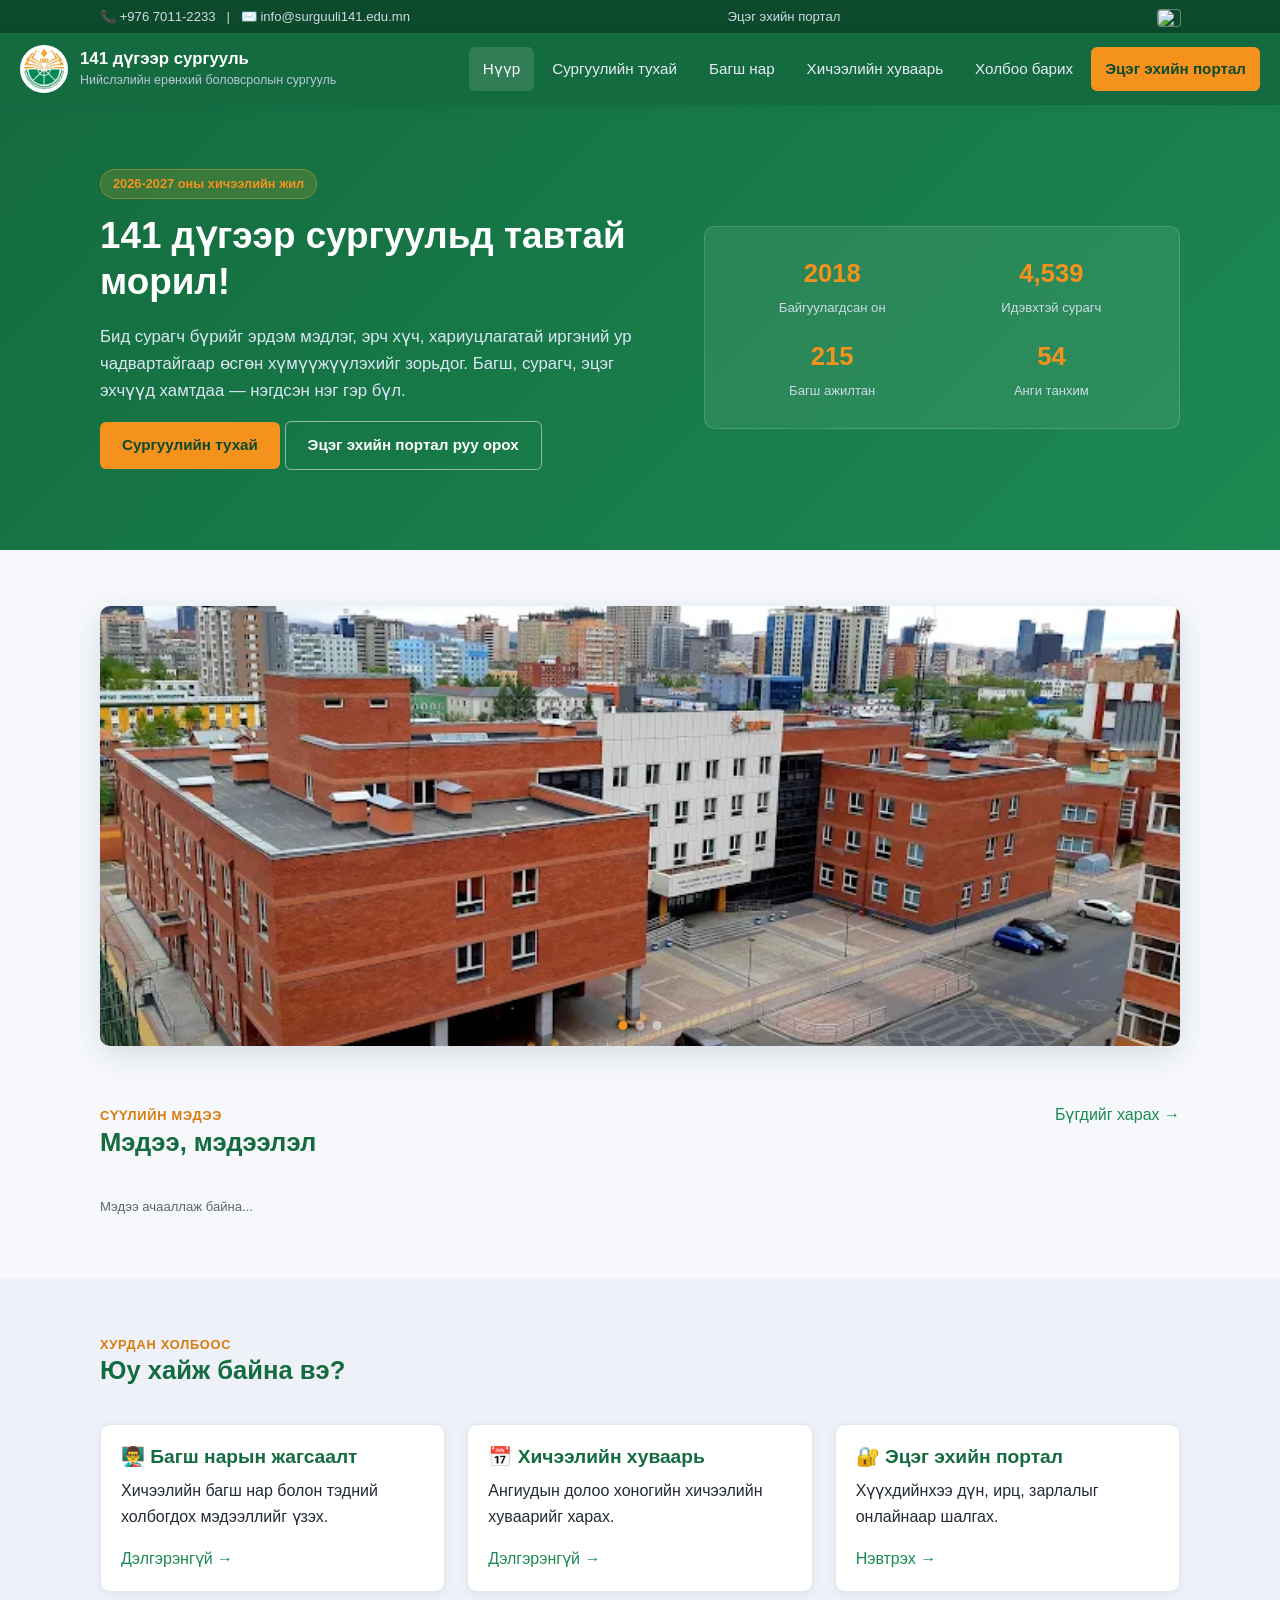
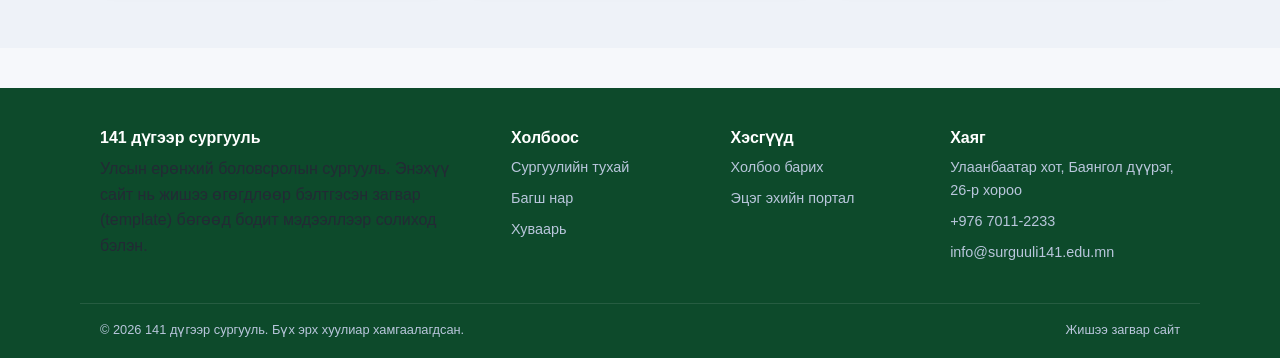
==== index.html @ 0e817a53 "Английн туг товчоор орчуулга хийх боломж нэмэв" ====
<!DOCTYPE html>
<html lang="mn">
<head>
<meta charset="UTF-8">
<meta name="viewport" content="width=device-width, initial-scale=1.0">
<title>141 дүгээр сургууль — Нүүр хуудас</title>
<link rel="stylesheet" href="style.css">
</head>
<body>

<div class="topbar">
  <div class="container">
    <span>📞 +976 7011-2233 &nbsp; | &nbsp; ✉️ info@surguuli141.edu.mn</span>
    <span><a href="https://edumap.mn/" target="_blank" rel="noopener">Эцэг эхийн портал</a></span>
    <span><button id="lang-toggle-btn" class="lang-flag-btn" title="Translate to English"><img src="https://flagcdn.com/24x18/gb.png" alt="EN"></button></span>
  </div>
</div>

<header class="site-header">
  <div class="nav-wrap">
    <a href="index.html" class="brand">
      <img src="logo.png" alt="Сургуулийн лого" class="logo-img">
      <span class="name-block">
        <strong>141 дүгээр сургууль</strong>
        <small>Нийслэлийн ерөнхий боловсролын сургууль</small>
      </span>
    </a>
    <button class="nav-toggle" aria-label="Цэс">☰</button>
    <nav class="main-nav">
      <ul>
        <li><a href="index.html" class="active">Нүүр</a></li>
        <li><a href="about.html">Сургуулийн тухай</a></li>
        <li><a href="staff.html">Багш нар</a></li>
        <li><a href="schedule.html">Хичээлийн хуваарь</a></li>
        <li><a href="contact.html">Холбоо барих</a></li>
        <li><a href="https://edumap.mn/" target="_blank" rel="noopener" class="portal-link">Эцэг эхийн портал</a></li>
      </ul>
    </nav>
  </div>
</header>

<section class="hero">
  <div class="container">
    <div>
      <span class="hero-tag">2026-2027 оны хичээлийн жил</span>
      <h1>141 дүгээр сургуульд тавтай морил!</h1>
      <p>Бид сурагч бүрийг эрдэм мэдлэг, эрч хүч, хариуцлагатай иргэний ур чадвартайгаар өсгөн хүмүүжүүлэхийг зорьдог. Багш, сурагч, эцэг эхчүүд хамтдаа — нэгдсэн нэг гэр бүл.</p>
      <p>
        <a href="about.html" class="btn">Сургуулийн тухай</a>
        <a href="https://edumap.mn/" target="_blank" rel="noopener" class="btn btn-outline">Эцэг эхийн портал руу орох</a>
      </p>
    </div>
    <div class="hero-art">
      <div class="hero-stats">
        <div><strong>2018</strong><span>Байгуулагдсан он</span></div>
        <div><strong>4,539</strong><span>Идэвхтэй сурагч</span></div>
        <div><strong>215</strong><span>Багш ажилтан</span></div>
        <div><strong>54</strong><span>Анги танхим</span></div>
      </div>
    </div>
  </div>
</section>

<section class="section" style="padding-bottom:0;">
  <div class="container">
    <div class="photo-slider">
      <img src="sur.png" class="slide active" alt="Сургуулийн зураг 1">
      <img src="sur1.png" class="slide" alt="Сургуулийн зураг 2">
      <img src="sur2.png" class="slide" alt="Сургуулийн зураг 3">
      <div class="slider-dots">
        <span class="active"></span>
        <span></span>
        <span></span>
      </div>
    </div>
  </div>
</section>

<section class="section">
  <div class="container">
    <div class="section-head">
      <div>
        <div class="eyebrow">Сүүлийн мэдээ</div>
        <h2>Мэдээ, мэдээлэл</h2>
      </div>
      <a href="#">Бүгдийг харах →</a>
    </div>
    <div class="grid grid-3" id="news-container">
      <p class="meta">Мэдээ ачааллаж байна...</p>
    </div>
  </div>
</section>

<section class="section alt">
  <div class="container">
    <div class="section-head">
      <div>
        <div class="eyebrow">Хурдан холбоос</div>
        <h2>Юу хайж байна вэ?</h2>
      </div>
    </div>
    <div class="grid grid-3">
      <div class="card"><div class="card-body">
        <h3>👨‍🏫 Багш нарын жагсаалт</h3>
        <p>Хичээлийн багш нар болон тэдний холбогдох мэдээллийг үзэх.</p>
        <a href="staff.html">Дэлгэрэнгүй →</a>
      </div></div>
      <div class="card"><div class="card-body">
        <h3>📅 Хичээлийн хуваарь</h3>
        <p>Ангиудын долоо хоногийн хичээлийн хуваарийг харах.</p>
        <a href="schedule.html">Дэлгэрэнгүй →</a>
      </div></div>
      <div class="card"><div class="card-body">
        <h3>🔐 Эцэг эхийн портал</h3>
        <p>Хүүхдийнхээ дүн, ирц, зарлалыг онлайнаар шалгах.</p>
        <a href="https://edumap.mn/" target="_blank" rel="noopener">Нэвтрэх →</a>
      </div></div>
    </div>
  </div>
</section>

<footer class="site-footer">
  <div class="container footer-grid">
    <div>
      <h4>141 дүгээр сургууль</h4>
      <p>Улсын ерөнхий боловсролын сургууль. Энэхүү сайт нь жишээ өгөгдлөөр бэлтгэсэн загвар (template) бөгөөд бодит мэдээллээр солиход бэлэн.</p>
    </div>
    <div>
      <h4>Холбоос</h4>
      <ul>
        <li><a href="about.html">Сургуулийн тухай</a></li>
        <li><a href="staff.html">Багш нар</a></li>
        <li><a href="schedule.html">Хуваарь</a></li>
      </ul>
    </div>
    <div>
      <h4>Хэсгүүд</h4>
      <ul>
        <li><a href="contact.html">Холбоо барих</a></li>
        <li><a href="https://edumap.mn/" target="_blank" rel="noopener">Эцэг эхийн портал</a></li>
      </ul>
    </div>
    <div>
      <h4>Хаяг</h4>
      <ul>
        <li>Улаанбаатар хот, Баянгол дүүрэг, 26-р хороо</li>
        <li>+976 7011-2233</li>
        <li>info@surguuli141.edu.mn</li>
      </ul>
    </div>
  </div>
  <div class="container footer-bottom">
    <span>© 2026 141 дүгээр сургууль. Бүх эрх хуулиар хамгаалагдсан.</span>
    <span>Жишээ загвар сайт</span>
  </div>
</footer>

<script src="script.js"></script>
<div id="google_translate_element" style="display:none;"></div>
<script src="https://translate.google.com/translate_a/element.js?cb=googleTranslateElementInit" async></script>
<script type="module">
  import { db } from "./firebase-config.js";
  import { collection, getDocs, query, orderBy, limit } from "https://www.gstatic.com/firebasejs/10.13.0/firebase-firestore.js";

  var tagClass = { "Амжилт": "tag gold", "Зарлал": "tag", "Үйл явдал": "tag" };

  function formatDate(iso) {
    if (!iso) return "";
    var parts = iso.split("-");
    if (parts.length !== 3) return iso;
    return parts[0] + "." + parts[1] + "." + parts[2];
  }

  (async function loadNews() {
    var container = document.getElementById("news-container");
    try {
      var q = query(collection(db, "news"), orderBy("date", "desc"), limit(6));
      var snap = await getDocs(q);
      if (snap.empty) {
        container.innerHTML = '<p class="meta">Одоогоор мэдээ алга байна.</p>';
        return;
      }
      container.innerHTML = "";
      snap.forEach(function (docSnap) {
        var d = docSnap.data();
        var card = document.createElement("div");
        card.className = "card";
        var firstImage = (d.images && d.images[0]) || d.image || null;
        var thumbHtml = firstImage
          ? '<div class="thumb"><img src="' + firstImage + '" alt=""></div>'
          : '<div class="thumb">' + (d.emoji || "📢") + '</div>';
        var excerpt = d.body && d.body.length > 130 ? d.body.slice(0, 130).trim() + "…" : (d.body || "");
        card.innerHTML =
          thumbHtml +
          '<div class="card-body">' +
          '<span class="' + (tagClass[d.tag] || "tag") + '">' + d.tag + '</span>' +
          '<div class="meta">' + formatDate(d.date) + '</div>' +
          '<h3>' + d.heading + '</h3>' +
          '<p>' + excerpt + '</p>' +
          '<a href="news-detail.html?id=' + docSnap.id + '">Дэлгэрэнгүй →</a>' +
          '</div>';
        container.appendChild(card);
      });
    } catch (err) {
      container.innerHTML = '<p class="meta">Мэдээ ачаалахад алдаа гарлаа.</p>';
      console.error(err);
    }
  })();
</script>
</body>
</html>
---- style.css ----
/* ===== Сургуулийн вебсайт - Ерөнхий загвар ===== */

:root {
  --navy: #146b3f;
  --navy-dark: #0d4a2b;
  --blue: #1c8a52;
  --gold: #f5921e;
  --gold-dark: #d97b0a;
  --bg: #f6f8fb;
  --card-bg: #ffffff;
  --text: #232a35;
  --text-light: #5b6472;
  --border: #e3e8ef;
  --success: #2e8b57;
  --danger: #c0392b;
  --radius: 10px;
  --shadow: 0 2px 10px rgba(20, 51, 94, 0.08);
  --shadow-lg: 0 8px 30px rgba(20, 51, 94, 0.14);
}

* { box-sizing: border-box; }

html { scroll-behavior: smooth; }

body {
  margin: 0;
  font-family: "Segoe UI", "Noto Sans", Arial, sans-serif;
  color: var(--text);
  background: var(--bg);
  line-height: 1.6;
}

img { max-width: 100%; display: block; }

a { color: var(--blue); text-decoration: none; }
a:hover { text-decoration: underline; }

h1, h2, h3, h4 { font-family: inherit; color: var(--navy); line-height: 1.25; margin: 0 0 .5em; }
h1 { font-size: 2.1rem; }
h2 { font-size: 1.6rem; }
h3 { font-size: 1.2rem; }
p { margin: 0 0 1em; color: var(--text); }

.container {
  max-width: 1120px;
  margin: 0 auto;
  padding: 0 20px;
}

/* ===== Top bar ===== */
.topbar {
  background: var(--navy-dark);
  color: #cfd9ea;
  font-size: .82rem;
}
.topbar .container {
  display: flex;
  justify-content: space-between;
  align-items: center;
  padding-top: 6px;
  padding-bottom: 6px;
  flex-wrap: wrap;
  gap: 6px;
}
.topbar a { color: #cfd9ea; }
.topbar span + span { margin-left: 18px; }

/* ===== Хэл сонгох (Google Translate) ===== */
.lang-flag-btn {
  background: none;
  border: none;
  cursor: pointer;
  padding: 0;
  display: inline-flex;
  align-items: center;
  vertical-align: middle;
  border-radius: 3px;
  overflow: hidden;
  box-shadow: 0 0 0 1px rgba(255,255,255,.35);
  transition: box-shadow .2s ease;
}
.lang-flag-btn:hover { box-shadow: 0 0 0 1px rgba(255,255,255,.7); }
.lang-flag-btn img { display: block; width: 22px; height: 16px; }

/* Google Translate-ийн үндсэн виджет, дээд banner-ийг нуух */
#google_translate_element { display: none !important; }
.goog-te-banner-frame.skiptranslate { display: none !important; }
body { top: 0px !important; }
.goog-tooltip, .goog-tooltip:hover { display: none !important; }
.goog-text-highlight { background: none !important; box-shadow: none !important; }

/* ===== Header / Nav ===== */
header.site-header {
  background: var(--navy);
  box-shadow: var(--shadow);
  position: sticky;
  top: 0;
  z-index: 100;
}
.nav-wrap {
  display: flex;
  align-items: center;
  justify-content: space-between;
  padding: 12px 20px;
}
.brand {
  display: flex;
  align-items: center;
  gap: 12px;
  color: #fff;
  text-decoration: none;
}
.brand:hover { text-decoration: none; }
.brand .logo {
  width: 46px;
  height: 46px;
  border-radius: 50%;
  background: var(--gold);
  color: var(--navy-dark);
  display: flex;
  align-items: center;
  justify-content: center;
  font-weight: 700;
  font-size: 1.1rem;
  flex-shrink: 0;
}
.brand .logo-img {
  width: 48px;
  height: 48px;
  object-fit: contain;
  flex-shrink: 0;
  background: #fff;
  border-radius: 50%;
  padding: 3px;
}
.brand .name-block { line-height: 1.2; }
.brand .name-block strong { display: block; font-size: 1.05rem; color: #fff; }
.brand .name-block small { color: #b9c6dc; font-size: .78rem; }

nav.main-nav ul {
  list-style: none;
  display: flex;
  gap: 4px;
  margin: 0;
  padding: 0;
  flex-wrap: wrap;
}
nav.main-nav a {
  display: block;
  padding: 10px 14px;
  color: #e7ecf5;
  border-radius: 6px;
  font-size: .95rem;
  font-weight: 500;
}
nav.main-nav a:hover,
nav.main-nav a.active {
  background: rgba(255,255,255,.12);
  text-decoration: none;
  color: #fff;
}
nav.main-nav a.portal-link {
  background: var(--gold);
  color: var(--navy-dark);
  font-weight: 700;
}
nav.main-nav a.portal-link:hover { background: var(--gold-dark); color: #fff; }

.nav-toggle {
  display: none;
  background: none;
  border: none;
  color: #fff;
  font-size: 1.6rem;
  cursor: pointer;
}

@media (max-width: 860px) {
  .nav-toggle { display: block; }
  nav.main-nav {
    display: none;
    width: 100%;
  }
  nav.main-nav.open { display: block; }
  nav.main-nav ul { flex-direction: column; }
  .nav-wrap { flex-wrap: wrap; }
}

/* ===== Hero ===== */
.hero {
  background: linear-gradient(135deg, var(--navy) 0%, var(--blue) 100%);
  color: #fff;
  padding: 64px 0;
}
.hero .container { display: grid; grid-template-columns: 1.2fr 1fr; gap: 32px; align-items: center; }
.hero h1 { color: #fff; font-size: 2.3rem; }
.hero p { color: #dbe6f5; font-size: 1.05rem; }
.hero-tag {
  display: inline-block;
  background: rgba(224, 166, 38, .18);
  color: var(--gold);
  border: 1px solid rgba(224,166,38,.4);
  padding: 4px 12px;
  border-radius: 30px;
  font-size: .8rem;
  font-weight: 600;
  margin-bottom: 14px;
}
.hero-art {
  background: rgba(255,255,255,.08);
  border: 1px solid rgba(255,255,255,.15);
  border-radius: var(--radius);
  padding: 26px;
}
.hero-stats { display: grid; grid-template-columns: 1fr 1fr; gap: 16px; }
.hero-stats div { text-align: center; }
.hero-stats strong { display: block; font-size: 1.6rem; color: var(--gold); }
.hero-stats span { font-size: .82rem; color: #cfd9ea; }

.btn {
  display: inline-block;
  background: var(--gold);
  color: var(--navy-dark);
  padding: 11px 22px;
  border-radius: 6px;
  font-weight: 700;
  border: none;
  cursor: pointer;
  font-size: .95rem;
}
.btn:hover { background: var(--gold-dark); color: #fff; text-decoration: none; }
.btn.btn-outline {
  background: transparent;
  border: 1px solid rgba(255,255,255,.5);
  color: #fff;
}
.btn.btn-outline:hover { background: rgba(255,255,255,.12); }
.btn.btn-secondary { background: var(--blue); color: #fff; }
.btn.btn-secondary:hover { background: var(--navy); }
.btn.btn-block { display: block; width: 100%; text-align: center; }

@media (max-width: 760px) {
  .hero .container { grid-template-columns: 1fr; }
}

/* ===== Section ===== */
.section { padding: 56px 0; }
.section-head { display: flex; align-items: baseline; justify-content: space-between; margin-bottom: 24px; flex-wrap: wrap; gap: 8px; }
.section-head .eyebrow { color: var(--gold-dark); font-weight: 700; font-size: .8rem; text-transform: uppercase; letter-spacing: .06em; }
.section.alt { background: #eef2f8; }

/* ===== Cards / Grid ===== */
.grid { display: grid; gap: 22px; }
.grid-3 { grid-template-columns: repeat(3, 1fr); }
.grid-2 { grid-template-columns: repeat(2, 1fr); }
@media (max-width: 860px) { .grid-3, .grid-2 { grid-template-columns: 1fr; } }

.card {
  background: var(--card-bg);
  border-radius: var(--radius);
  box-shadow: var(--shadow);
  overflow: hidden;
  border: 1px solid var(--border);
}
.card-body { padding: 20px; }
.card .thumb {
  height: 150px;
  background: linear-gradient(135deg, var(--blue), var(--navy));
  display: flex;
  align-items: center;
  justify-content: center;
  color: rgba(255,255,255,.85);
  font-size: 2rem;
  font-weight: 700;
}
.tag {
  display: inline-block;
  background: #eaf1fb;
  color: var(--blue);
  font-size: .74rem;
  font-weight: 700;
  padding: 3px 10px;
  border-radius: 30px;
  margin-bottom: 10px;
}
.tag.gold { background: #fdf1dc; color: var(--gold-dark); }
.meta { color: var(--text-light); font-size: .82rem; margin-bottom: 6px; }

/* ===== Table ===== */
table { width: 100%; border-collapse: collapse; background: var(--card-bg); border-radius: var(--radius); overflow: hidden; box-shadow: var(--shadow); }
th, td { padding: 12px 14px; border-bottom: 1px solid var(--border); text-align: left; font-size: .92rem; }
th { background: var(--navy); color: #fff; font-weight: 600; }
tr:last-child td { border-bottom: none; }
tr:hover td { background: #f4f7fb; }
.table-wrap { overflow-x: auto; }

/* ===== Forms ===== */
.form-field { margin-bottom: 16px; }
.form-field label { display: block; font-weight: 600; margin-bottom: 6px; font-size: .9rem; color: var(--navy); }
.form-field input,
.form-field textarea,
.form-field select {
  width: 100%;
  padding: 11px 12px;
  border: 1px solid var(--border);
  border-radius: 6px;
  font-size: .95rem;
  font-family: inherit;
  background: #fff;
}
.form-field input:focus,
.form-field textarea:focus,
.form-field select:focus {
  outline: none;
  border-color: var(--blue);
  box-shadow: 0 0 0 3px rgba(31,95,168,.15);
}
.form-note { font-size: .8rem; color: var(--text-light); margin-top: -8px; margin-bottom: 16px; }

/* ===== Info box ===== */
.info-box {
  background: #eaf1fb;
  border-left: 4px solid var(--blue);
  padding: 14px 18px;
  border-radius: 6px;
  font-size: .9rem;
  color: var(--navy);
}
.info-box.warn { background: #fdecea; border-color: var(--danger); color: #7a2116; }
.info-box.success { background: #e9f7ef; border-color: var(--success); color: #1e5e3d; }

/* ===== Breadcrumb / page hero ===== */
.page-head {
  background: var(--navy);
  color: #fff;
  padding: 34px 0;
}
.page-head h1 { color: #fff; margin-bottom: 4px; }
.page-head p { color: #b9c6dc; margin: 0; }

/* ===== Staff card ===== */
.staff-card { text-align: center; }
.staff-card .avatar {
  width: 92px; height: 92px; border-radius: 50%;
  background: linear-gradient(135deg, var(--gold), var(--gold-dark));
  color: #fff; display: flex; align-items: center; justify-content: center;
  font-size: 1.6rem; font-weight: 700; margin: 20px auto 10px;
  overflow: hidden;
}
.staff-card .avatar img {
  width: 100%;
  height: 100%;
  object-fit: cover;
}
.staff-card h3 { margin-bottom: 2px; }
.staff-card .role { color: var(--blue); font-size: .85rem; font-weight: 600; margin-bottom: 8px; }

/* ===== Footer ===== */
footer.site-footer {
  background: var(--navy-dark);
  color: #b9c6dc;
  padding: 40px 0 18px;
  margin-top: 40px;
}
footer.site-footer h4 { color: #fff; font-size: 1rem; }
footer.site-footer a { color: #b9c6dc; }
footer.site-footer a:hover { color: #fff; }
.footer-grid { display: grid; grid-template-columns: 2fr 1fr 1fr 1.2fr; gap: 28px; }
@media (max-width: 860px) { .footer-grid { grid-template-columns: 1fr 1fr; } }
@media (max-width: 560px) { .footer-grid { grid-template-columns: 1fr; } }
.footer-grid ul { list-style: none; padding: 0; margin: 0; }
.footer-grid li { margin-bottom: 8px; font-size: .9rem; }
.footer-bottom {
  border-top: 1px solid rgba(255,255,255,.1);
  margin-top: 28px;
  padding-top: 16px;
  font-size: .8rem;
  display: flex;
  justify-content: space-between;
  flex-wrap: wrap;
  gap: 8px;
}

/* ===== Login (parent portal) ===== */
.login-wrap {
  max-width: 420px;
  margin: 40px auto;
  background: var(--card-bg);
  border-radius: var(--radius);
  box-shadow: var(--shadow-lg);
  padding: 32px;
}
.login-wrap h2 { text-align: center; }
.login-wrap .sub { text-align: center; color: var(--text-light); margin-bottom: 24px; font-size: .9rem; }
.demo-creds {
  background: #f4f7fb;
  border: 1px dashed var(--border);
  border-radius: 6px;
  padding: 12px 14px;
  font-size: .82rem;
  color: var(--text-light);
  margin-top: 18px;
}
.demo-creds code { background: #e3e8ef; padding: 1px 6px; border-radius: 4px; color: var(--navy); }

.dashboard-grid { display: grid; grid-template-columns: 260px 1fr; gap: 24px; align-items: start; }
@media (max-width: 800px) { .dashboard-grid { grid-template-columns: 1fr; } }
.side-panel { background: var(--card-bg); border-radius: var(--radius); box-shadow: var(--shadow); padding: 20px; }
.side-panel .student-id { text-align: center; padding-bottom: 16px; border-bottom: 1px solid var(--border); margin-bottom: 16px; }
.side-panel .avatar { width: 70px; height: 70px; border-radius: 50%; background: linear-gradient(135deg, var(--blue), var(--navy)); color: #fff; display: flex; align-items: center; justify-content: center; font-weight: 700; font-size: 1.3rem; margin: 0 auto 10px; }
.badge-grade { display: inline-block; padding: 2px 10px; border-radius: 30px; font-size: .78rem; font-weight: 700; }
.badge-grade.a { background: #e9f7ef; color: var(--success); }
.badge-grade.b { background: #eaf1fb; color: var(--blue); }
.badge-grade.c { background: #fdf1dc; color: var(--gold-dark); }
.hidden { display: none !important; }

.stat-row { display: grid; grid-template-columns: repeat(3, 1fr); gap: 14px; margin-bottom: 24px; }
@media (max-width: 600px) { .stat-row { grid-template-columns: 1fr; } }
.stat-card { background: var(--card-bg); border-radius: var(--radius); box-shadow: var(--shadow); padding: 18px; text-align: center; }
.stat-card strong { display: block; font-size: 1.7rem; color: var(--navy); }
.stat-card span { font-size: .82rem; color: var(--text-light); }

/* ===== Home photo slider ===== */
.photo-slider {
  position: relative;
  width: 100%;
  height: 440px;
  border-radius: var(--radius);
  overflow: hidden;
  box-shadow: var(--shadow-lg);
}
.photo-slider .slide {
  position: absolute;
  inset: 0;
  width: 100%;
  height: 100%;
  object-fit: cover;
  opacity: 0;
  transition: opacity 1.2s ease;
}
.photo-slider .slide.active { opacity: 1; }
.photo-slider .slider-dots {
  position: absolute;
  bottom: 16px;
  left: 50%;
  transform: translateX(-50%);
  display: flex;
  gap: 8px;
  z-index: 2;
}
.photo-slider .slider-dots span {
  width: 9px;
  height: 9px;
  border-radius: 50%;
  background: rgba(255,255,255,.5);
  transition: background .3s ease;
}
.photo-slider .slider-dots span.active { background: var(--gold); }
@media (max-width: 760px) {
  .photo-slider { height: 260px; }
}

/* ===== Admin panel ===== */
.admin-tabs {
  display: flex;
  gap: 8px;
  border-bottom: 1px solid var(--border);
  margin-bottom: 24px;
  flex-wrap: wrap;
}
.admin-tab-btn {
  background: none;
  border: none;
  padding: 10px 18px;
  font-size: .95rem;
  font-weight: 600;
  color: var(--text-light);
  cursor: pointer;
  border-bottom: 3px solid transparent;
}
.admin-tab-btn.active {
  color: var(--navy);
  border-bottom-color: var(--gold);
}
.admin-panel { display: none; }
.admin-panel.active { display: block; }
.admin-grid { display: grid; grid-template-columns: 1fr 1.3fr; gap: 24px; align-items: start; }
@media (max-width: 800px) { .admin-grid { grid-template-columns: 1fr; } }
.admin-list-item {
  display: flex;
  justify-content: space-between;
  align-items: flex-start;
  gap: 10px;
  padding: 14px;
  border: 1px solid var(--border);
  border-radius: 8px;
  margin-bottom: 10px;
  background: #fff;
}
.admin-list-item h4 { margin: 0 0 4px; font-size: .98rem; color: var(--navy); }
.admin-list-item p { margin: 0; font-size: .85rem; color: var(--text-light); }
.admin-list-actions { display: flex; gap: 6px; flex-shrink: 0; }
.btn-small {
  padding: 5px 10px;
  font-size: .78rem;
  border-radius: 5px;
  border: none;
  cursor: pointer;
  font-weight: 600;
}
.btn-small.edit { background: #eaf1fb; color: var(--blue); }
.btn-small.delete { background: #fdecea; color: var(--danger); }
.btn-small.edit:hover { background: var(--blue); color: #fff; }
.btn-small.delete:hover { background: var(--danger); color: #fff; }
#admin-login-error { display: none; }
.admin-topbar {
  display: flex;
  justify-content: space-between;
  align-items: center;
  margin-bottom: 20px;
  flex-wrap: wrap;
  gap: 10px;
}
.admin-image-preview {
  max-width: 180px;
  max-height: 130px;
  object-fit: cover;
  border-radius: 6px;
  margin-top: 10px;
  border: 1px solid var(--border);
}
.admin-image-preview-row {
  display: flex;
  flex-wrap: wrap;
  gap: 10px;
  margin-top: 10px;
}
.admin-image-preview-row .preview-item {
  position: relative;
  width: 90px;
  height: 90px;
}
.admin-image-preview-row .preview-item img {
  width: 100%;
  height: 100%;
  object-fit: cover;
  border-radius: 6px;
  border: 1px solid var(--border);
}
.admin-image-preview-row .preview-item .remove-btn {
  position: absolute;
  top: -7px;
  right: -7px;
  width: 20px;
  height: 20px;
  border-radius: 50%;
  background: var(--danger);
  color: #fff;
  border: 2px solid #fff;
  font-size: 12px;
  line-height: 1;
  cursor: pointer;
  padding: 0;
  z-index: 2;
}
.admin-image-preview-row .preview-move-row {
  display: flex;
  gap: 4px;
  margin-top: 4px;
}
.admin-image-preview-row .preview-move-row button {
  flex: 1;
  background: #eaf1fb;
  color: var(--blue);
  border: none;
  border-radius: 4px;
  font-size: 11px;
  padding: 3px 0;
  cursor: pointer;
}
.admin-image-preview-row .preview-move-row button:disabled {
  opacity: .35;
  cursor: default;
}
.admin-list-actions .reorder {
  background: #eef2f8;
  color: var(--navy);
}
.admin-list-actions button:disabled {
  opacity: .3;
  cursor: default;
}
.news-gallery {
  display: grid;
  grid-template-columns: repeat(auto-fit, minmax(220px, 1fr));
  gap: 14px;
  margin: 22px 0;
}
.news-gallery img {
  width: 100%;
  height: 240px;
  object-fit: cover;
  border-radius: var(--radius);
  box-shadow: var(--shadow);
}
.news-body-text {
  white-space: pre-wrap;
  line-height: 1.7;
}
.admin-list-item .thumb-mini {
  width: 56px;
  height: 56px;
  object-fit: cover;
  border-radius: 6px;
  flex-shrink: 0;
}
.admin-list-item-main {
  display: flex;
  gap: 10px;
  align-items: flex-start;
}
.card .thumb img {
  width: 100%;
  height: 100%;
  object-fit: cover;
  display: block;
}
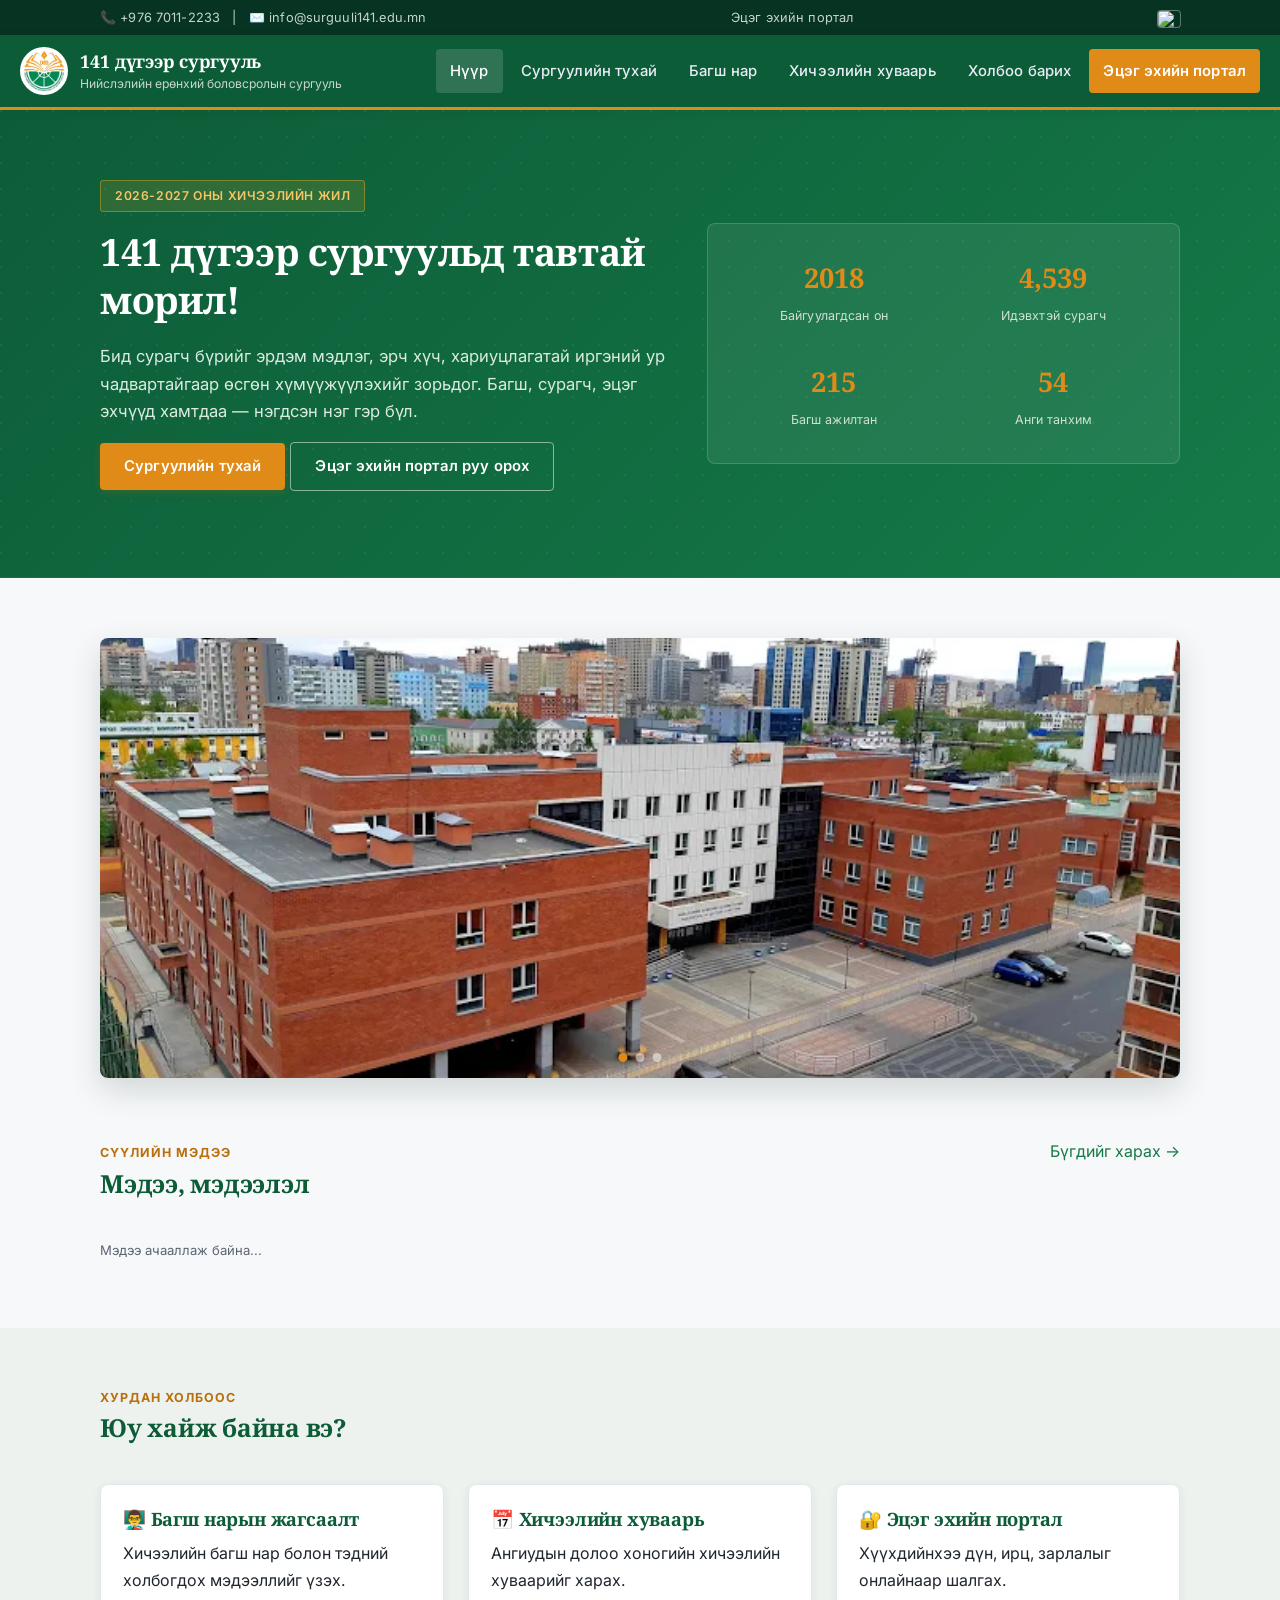
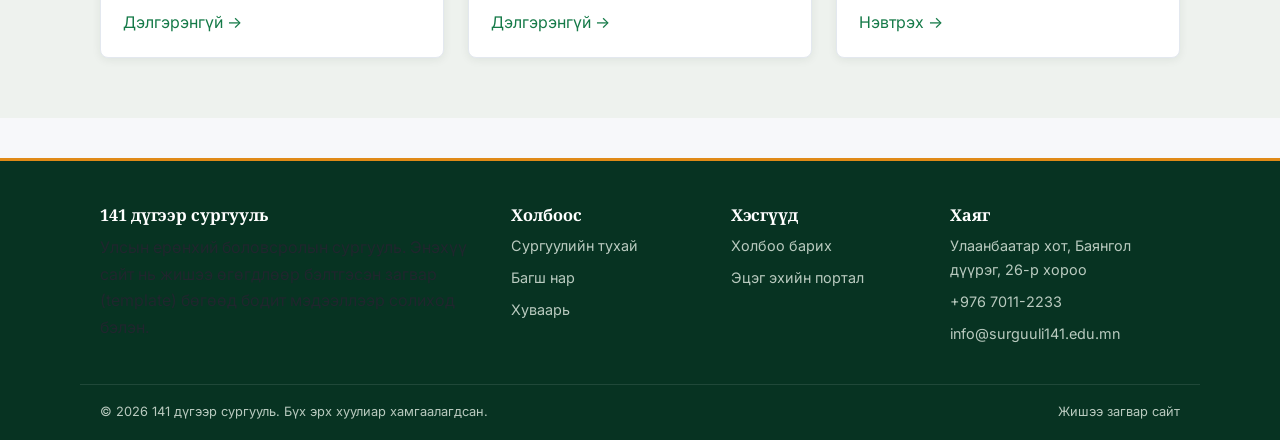
==== commit 9132d833: "Design polish" ====
--- a/index.html
+++ b/index.html
@@ -4,6 +4,9 @@
 <meta charset="UTF-8">
 <meta name="viewport" content="width=device-width, initial-scale=1.0">
 <title>141 дүгээр сургууль — Нүүр хуудас</title>
+<link rel="preconnect" href="https://fonts.googleapis.com">
+<link rel="preconnect" href="https://fonts.gstatic.com" crossorigin>
+<link href="https://fonts.googleapis.com/css2?family=Inter:wght@400;500;600;700&family=Noto+Serif:wght@600;700&display=swap" rel="stylesheet">
 <link rel="stylesheet" href="style.css">
 </head>
 <body>
--- a/style.css
+++ b/style.css
@@ -1,21 +1,23 @@
 /* ===== Сургуулийн вебсайт - Ерөнхий загвар ===== */
 
 :root {
-  --navy: #146b3f;
-  --navy-dark: #0d4a2b;
-  --blue: #1c8a52;
-  --gold: #f5921e;
-  --gold-dark: #d97b0a;
-  --bg: #f6f8fb;
+  --navy: #0d5c38;
+  --navy-dark: #073322;
+  --blue: #157a48;
+  --gold: #e08a17;
+  --gold-dark: #b96f0d;
+  --bg: #f7f8fa;
   --card-bg: #ffffff;
-  --text: #232a35;
+  --text: #20262e;
   --text-light: #5b6472;
   --border: #e3e8ef;
   --success: #2e8b57;
   --danger: #c0392b;
-  --radius: 10px;
-  --shadow: 0 2px 10px rgba(20, 51, 94, 0.08);
-  --shadow-lg: 0 8px 30px rgba(20, 51, 94, 0.14);
+  --radius: 8px;
+  --shadow: 0 2px 10px rgba(13, 43, 30, 0.07);
+  --shadow-lg: 0 12px 32px rgba(13, 43, 30, 0.16);
+  --font-serif: "Noto Serif", "Times New Roman", Georgia, serif;
+  --font-sans: "Inter", "Noto Sans", "Segoe UI", Arial, sans-serif;
 }
 
 * { box-sizing: border-box; }
@@ -24,10 +26,11 @@
 
 body {
   margin: 0;
-  font-family: "Segoe UI", "Noto Sans", Arial, sans-serif;
+  font-family: var(--font-sans);
   color: var(--text);
   background: var(--bg);
-  line-height: 1.6;
+  line-height: 1.65;
+  -webkit-font-smoothing: antialiased;
 }
 
 img { max-width: 100%; display: block; }
@@ -35,10 +38,17 @@
 a { color: var(--blue); text-decoration: none; }
 a:hover { text-decoration: underline; }
 
-h1, h2, h3, h4 { font-family: inherit; color: var(--navy); line-height: 1.25; margin: 0 0 .5em; }
-h1 { font-size: 2.1rem; }
-h2 { font-size: 1.6rem; }
-h3 { font-size: 1.2rem; }
+h1, h2, h3, h4 {
+  font-family: var(--font-serif);
+  font-weight: 700;
+  color: var(--navy);
+  line-height: 1.28;
+  letter-spacing: -.01em;
+  margin: 0 0 .5em;
+}
+h1 { font-size: 2.15rem; }
+h2 { font-size: 1.55rem; }
+h3 { font-size: 1.15rem; }
 p { margin: 0 0 1em; color: var(--text); }
 
 .container {
@@ -50,19 +60,21 @@
 /* ===== Top bar ===== */
 .topbar {
   background: var(--navy-dark);
-  color: #cfd9ea;
-  font-size: .82rem;
+  color: #c4d4c9;
+  font-size: .8rem;
+  letter-spacing: .01em;
 }
 .topbar .container {
   display: flex;
   justify-content: space-between;
   align-items: center;
-  padding-top: 6px;
-  padding-bottom: 6px;
+  padding-top: 7px;
+  padding-bottom: 7px;
   flex-wrap: wrap;
   gap: 6px;
 }
-.topbar a { color: #cfd9ea; }
+.topbar a { color: #c4d4c9; }
+.topbar a:hover { color: #fff; }
 .topbar span + span { margin-left: 18px; }
 
 /* ===== Хэл сонгох (Google Translate) ===== */
@@ -93,6 +105,7 @@
 header.site-header {
   background: var(--navy);
   box-shadow: var(--shadow);
+  border-bottom: 3px solid var(--gold);
   position: sticky;
   top: 0;
   z-index: 100;
@@ -133,9 +146,16 @@
   border-radius: 50%;
   padding: 3px;
 }
-.brand .name-block { line-height: 1.2; }
-.brand .name-block strong { display: block; font-size: 1.05rem; color: #fff; }
-.brand .name-block small { color: #b9c6dc; font-size: .78rem; }
+.brand .name-block { line-height: 1.25; }
+.brand .name-block strong {
+  display: block;
+  font-family: var(--font-serif);
+  font-size: 1.1rem;
+  font-weight: 700;
+  letter-spacing: -.005em;
+  color: #fff;
+}
+.brand .name-block small { color: #c7d6cc; font-size: .76rem; }
 
 nav.main-nav ul {
   list-style: none;
@@ -149,20 +169,22 @@
   display: block;
   padding: 10px 14px;
   color: #e7ecf5;
-  border-radius: 6px;
-  font-size: .95rem;
+  border-radius: 4px;
+  font-size: .93rem;
   font-weight: 500;
+  letter-spacing: .01em;
+  transition: background .15s ease, color .15s ease;
 }
 nav.main-nav a:hover,
 nav.main-nav a.active {
-  background: rgba(255,255,255,.12);
+  background: rgba(255,255,255,.14);
   text-decoration: none;
   color: #fff;
 }
 nav.main-nav a.portal-link {
   background: var(--gold);
-  color: var(--navy-dark);
-  font-weight: 700;
+  color: #fff;
+  font-weight: 600;
 }
 nav.main-nav a.portal-link:hover { background: var(--gold-dark); color: #fff; }
 
@@ -188,54 +210,63 @@
 
 /* ===== Hero ===== */
 .hero {
-  background: linear-gradient(135deg, var(--navy) 0%, var(--blue) 100%);
-  color: #fff;
-  padding: 64px 0;
-}
-.hero .container { display: grid; grid-template-columns: 1.2fr 1fr; gap: 32px; align-items: center; }
-.hero h1 { color: #fff; font-size: 2.3rem; }
-.hero p { color: #dbe6f5; font-size: 1.05rem; }
+  background:
+    radial-gradient(circle at 1px 1px, rgba(255,255,255,.06) 1px, transparent 0) 0 0/26px 26px,
+    linear-gradient(135deg, var(--navy) 0%, var(--blue) 100%);
+  color: #fff;
+  padding: 70px 0;
+  border-bottom: 1px solid rgba(255,255,255,.08);
+}
+.hero .container { display: grid; grid-template-columns: 1.2fr 1fr; gap: 40px; align-items: center; }
+.hero h1 { color: #fff; font-size: 2.35rem; }
+.hero p { color: #dcebe1; font-size: 1.04rem; }
 .hero-tag {
   display: inline-block;
-  background: rgba(224, 166, 38, .18);
-  color: var(--gold);
-  border: 1px solid rgba(224,166,38,.4);
-  padding: 4px 12px;
-  border-radius: 30px;
-  font-size: .8rem;
+  background: rgba(224, 166, 38, .16);
+  color: #f6c667;
+  border: 1px solid rgba(224,166,38,.45);
+  padding: 5px 14px;
+  border-radius: 3px;
+  font-size: .76rem;
   font-weight: 600;
-  margin-bottom: 14px;
+  letter-spacing: .05em;
+  text-transform: uppercase;
+  margin-bottom: 16px;
 }
 .hero-art {
-  background: rgba(255,255,255,.08);
-  border: 1px solid rgba(255,255,255,.15);
+  background: rgba(255,255,255,.07);
+  border: 1px solid rgba(255,255,255,.16);
   border-radius: var(--radius);
   padding: 26px;
 }
-.hero-stats { display: grid; grid-template-columns: 1fr 1fr; gap: 16px; }
-.hero-stats div { text-align: center; }
-.hero-stats strong { display: block; font-size: 1.6rem; color: var(--gold); }
-.hero-stats span { font-size: .82rem; color: #cfd9ea; }
+.hero-stats { display: grid; grid-template-columns: 1fr 1fr; gap: 20px; }
+.hero-stats div { text-align: center; padding: 6px 0; }
+.hero-stats strong { display: block; font-family: var(--font-serif); font-size: 1.7rem; color: var(--gold); }
+.hero-stats span { font-size: .78rem; color: #cfe0d5; letter-spacing: .01em; }
 
 .btn {
   display: inline-block;
   background: var(--gold);
-  color: var(--navy-dark);
-  padding: 11px 22px;
-  border-radius: 6px;
-  font-weight: 700;
+  color: #fff;
+  padding: 11px 24px;
+  border-radius: 4px;
+  font-weight: 600;
+  letter-spacing: .01em;
   border: none;
   cursor: pointer;
-  font-size: .95rem;
-}
-.btn:hover { background: var(--gold-dark); color: #fff; text-decoration: none; }
+  font-size: .93rem;
+  box-shadow: 0 2px 8px rgba(176, 108, 12, .25);
+  transition: background .15s ease, transform .15s ease, box-shadow .15s ease;
+}
+.btn:hover { background: var(--gold-dark); color: #fff; text-decoration: none; transform: translateY(-1px); box-shadow: 0 4px 12px rgba(176, 108, 12, .3); }
 .btn.btn-outline {
   background: transparent;
   border: 1px solid rgba(255,255,255,.5);
   color: #fff;
-}
-.btn.btn-outline:hover { background: rgba(255,255,255,.12); }
-.btn.btn-secondary { background: var(--blue); color: #fff; }
+  box-shadow: none;
+}
+.btn.btn-outline:hover { background: rgba(255,255,255,.12); transform: none; box-shadow: none; }
+.btn.btn-secondary { background: var(--blue); color: #fff; box-shadow: 0 2px 8px rgba(21, 122, 72, .25); }
 .btn.btn-secondary:hover { background: var(--navy); }
 .btn.btn-block { display: block; width: 100%; text-align: center; }
 
@@ -244,13 +275,13 @@
 }
 
 /* ===== Section ===== */
-.section { padding: 56px 0; }
-.section-head { display: flex; align-items: baseline; justify-content: space-between; margin-bottom: 24px; flex-wrap: wrap; gap: 8px; }
-.section-head .eyebrow { color: var(--gold-dark); font-weight: 700; font-size: .8rem; text-transform: uppercase; letter-spacing: .06em; }
-.section.alt { background: #eef2f8; }
+.section { padding: 60px 0; }
+.section-head { display: flex; align-items: baseline; justify-content: space-between; margin-bottom: 28px; flex-wrap: wrap; gap: 8px; }
+.section-head .eyebrow { color: var(--gold-dark); font-weight: 700; font-size: .78rem; text-transform: uppercase; letter-spacing: .08em; margin-bottom: 4px; display: block; }
+.section.alt { background: #eef2ee; }
 
 /* ===== Cards / Grid ===== */
-.grid { display: grid; gap: 22px; }
+.grid { display: grid; gap: 24px; }
 .grid-3 { grid-template-columns: repeat(3, 1fr); }
 .grid-2 { grid-template-columns: repeat(2, 1fr); }
 @media (max-width: 860px) { .grid-3, .grid-2 { grid-template-columns: 1fr; } }
@@ -261,8 +292,10 @@
   box-shadow: var(--shadow);
   overflow: hidden;
   border: 1px solid var(--border);
-}
-.card-body { padding: 20px; }
+  transition: box-shadow .2s ease, transform .2s ease;
+}
+.card:hover { box-shadow: var(--shadow-lg); transform: translateY(-2px); }
+.card-body { padding: 22px; }
 .card .thumb {
   height: 150px;
   background: linear-gradient(135deg, var(--blue), var(--navy));
@@ -275,24 +308,25 @@
 }
 .tag {
   display: inline-block;
-  background: #eaf1fb;
+  background: #eaf1eb;
   color: var(--blue);
-  font-size: .74rem;
+  font-size: .72rem;
   font-weight: 700;
-  padding: 3px 10px;
-  border-radius: 30px;
+  letter-spacing: .02em;
+  padding: 4px 11px;
+  border-radius: 3px;
   margin-bottom: 10px;
 }
-.tag.gold { background: #fdf1dc; color: var(--gold-dark); }
+.tag.gold { background: #fbf0dc; color: var(--gold-dark); }
 .meta { color: var(--text-light); font-size: .82rem; margin-bottom: 6px; }
 
 /* ===== Table ===== */
-table { width: 100%; border-collapse: collapse; background: var(--card-bg); border-radius: var(--radius); overflow: hidden; box-shadow: var(--shadow); }
-th, td { padding: 12px 14px; border-bottom: 1px solid var(--border); text-align: left; font-size: .92rem; }
-th { background: var(--navy); color: #fff; font-weight: 600; }
+table { width: 100%; border-collapse: collapse; background: var(--card-bg); border-radius: var(--radius); overflow: hidden; box-shadow: var(--shadow); border: 1px solid var(--border); }
+th, td { padding: 13px 16px; border-bottom: 1px solid var(--border); text-align: left; font-size: .92rem; }
+th { background: var(--navy); color: #fff; font-weight: 600; font-size: .82rem; letter-spacing: .03em; text-transform: uppercase; }
 tr:last-child td { border-bottom: none; }
-tr:hover td { background: #f4f7fb; }
-.table-wrap { overflow-x: auto; }
+tr:hover td { background: #f4f8f5; }
+.table-wrap { overflow-x: auto; border-radius: var(--radius); }
 
 /* ===== Forms ===== */
 .form-field { margin-bottom: 16px; }
@@ -307,19 +341,20 @@
   font-size: .95rem;
   font-family: inherit;
   background: #fff;
+  transition: border-color .15s ease, box-shadow .15s ease;
 }
 .form-field input:focus,
 .form-field textarea:focus,
 .form-field select:focus {
   outline: none;
   border-color: var(--blue);
-  box-shadow: 0 0 0 3px rgba(31,95,168,.15);
+  box-shadow: 0 0 0 3px rgba(21,122,72,.14);
 }
 .form-note { font-size: .8rem; color: var(--text-light); margin-top: -8px; margin-bottom: 16px; }
 
 /* ===== Info box ===== */
 .info-box {
-  background: #eaf1fb;
+  background: #eaf1eb;
   border-left: 4px solid var(--blue);
   padding: 14px 18px;
   border-radius: 6px;
@@ -331,21 +366,27 @@
 
 /* ===== Breadcrumb / page hero ===== */
 .page-head {
-  background: var(--navy);
-  color: #fff;
-  padding: 34px 0;
-}
-.page-head h1 { color: #fff; margin-bottom: 4px; }
-.page-head p { color: #b9c6dc; margin: 0; }
+  background:
+    radial-gradient(circle at 1px 1px, rgba(255,255,255,.05) 1px, transparent 0) 0 0/26px 26px,
+    linear-gradient(120deg, var(--navy) 0%, var(--navy-dark) 100%);
+  color: #fff;
+  padding: 40px 0;
+  border-bottom: 3px solid var(--gold);
+}
+.page-head h1 { color: #fff; margin-bottom: 4px; font-size: 1.9rem; }
+.page-head p { color: #c9dccf; margin: 0; }
 
 /* ===== Staff card ===== */
 .staff-card { text-align: center; }
 .staff-card .avatar {
-  width: 92px; height: 92px; border-radius: 50%;
+  width: 96px; height: 96px; border-radius: 50%;
   background: linear-gradient(135deg, var(--gold), var(--gold-dark));
   color: #fff; display: flex; align-items: center; justify-content: center;
-  font-size: 1.6rem; font-weight: 700; margin: 20px auto 10px;
+  font-family: var(--font-serif);
+  font-size: 1.6rem; font-weight: 700; margin: 22px auto 12px;
   overflow: hidden;
+  border: 3px solid #fff;
+  box-shadow: 0 0 0 1px var(--border);
 }
 .staff-card .avatar img {
   width: 100%;
@@ -353,17 +394,18 @@
   object-fit: cover;
 }
 .staff-card h3 { margin-bottom: 2px; }
-.staff-card .role { color: var(--blue); font-size: .85rem; font-weight: 600; margin-bottom: 8px; }
+.staff-card .role { color: var(--blue); font-size: .85rem; font-weight: 600; margin-bottom: 10px; letter-spacing: .01em; }
 
 /* ===== Footer ===== */
 footer.site-footer {
   background: var(--navy-dark);
-  color: #b9c6dc;
-  padding: 40px 0 18px;
+  color: #b9cabf;
+  padding: 44px 0 18px;
   margin-top: 40px;
-}
-footer.site-footer h4 { color: #fff; font-size: 1rem; }
-footer.site-footer a { color: #b9c6dc; }
+  border-top: 3px solid var(--gold);
+}
+footer.site-footer h4 { color: #fff; font-family: var(--font-serif); font-size: 1.02rem; letter-spacing: -.005em; }
+footer.site-footer a { color: #b9cabf; }
 footer.site-footer a:hover { color: #fff; }
 .footer-grid { display: grid; grid-template-columns: 2fr 1fr 1fr 1.2fr; gap: 28px; }
 @media (max-width: 860px) { .footer-grid { grid-template-columns: 1fr 1fr; } }
@@ -416,9 +458,9 @@
 
 .stat-row { display: grid; grid-template-columns: repeat(3, 1fr); gap: 14px; margin-bottom: 24px; }
 @media (max-width: 600px) { .stat-row { grid-template-columns: 1fr; } }
-.stat-card { background: var(--card-bg); border-radius: var(--radius); box-shadow: var(--shadow); padding: 18px; text-align: center; }
-.stat-card strong { display: block; font-size: 1.7rem; color: var(--navy); }
-.stat-card span { font-size: .82rem; color: var(--text-light); }
+.stat-card { background: var(--card-bg); border-radius: var(--radius); box-shadow: var(--shadow); border: 1px solid var(--border); padding: 20px; text-align: center; }
+.stat-card strong { display: block; font-family: var(--font-serif); font-size: 1.8rem; color: var(--navy); }
+.stat-card span { font-size: .8rem; color: var(--text-light); letter-spacing: .01em; }
 
 /* ===== Home photo slider ===== */
 .photo-slider {
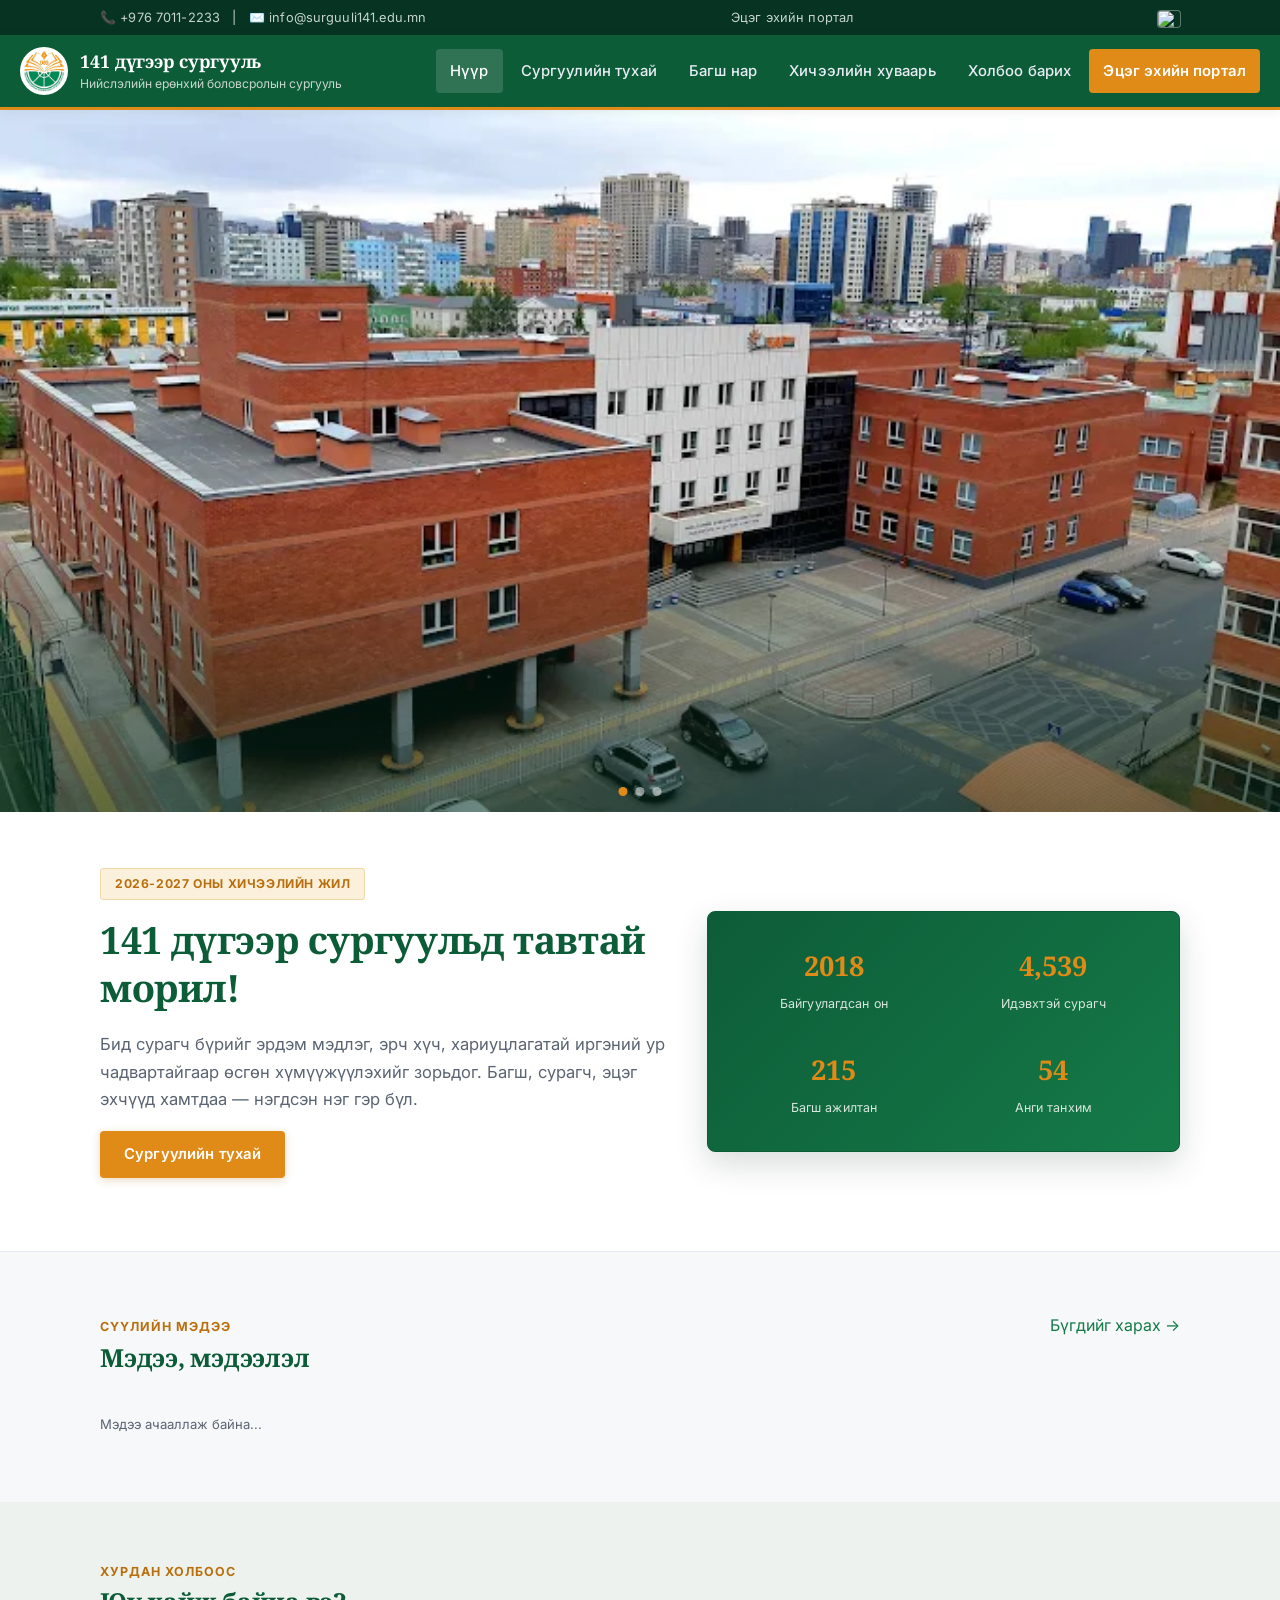
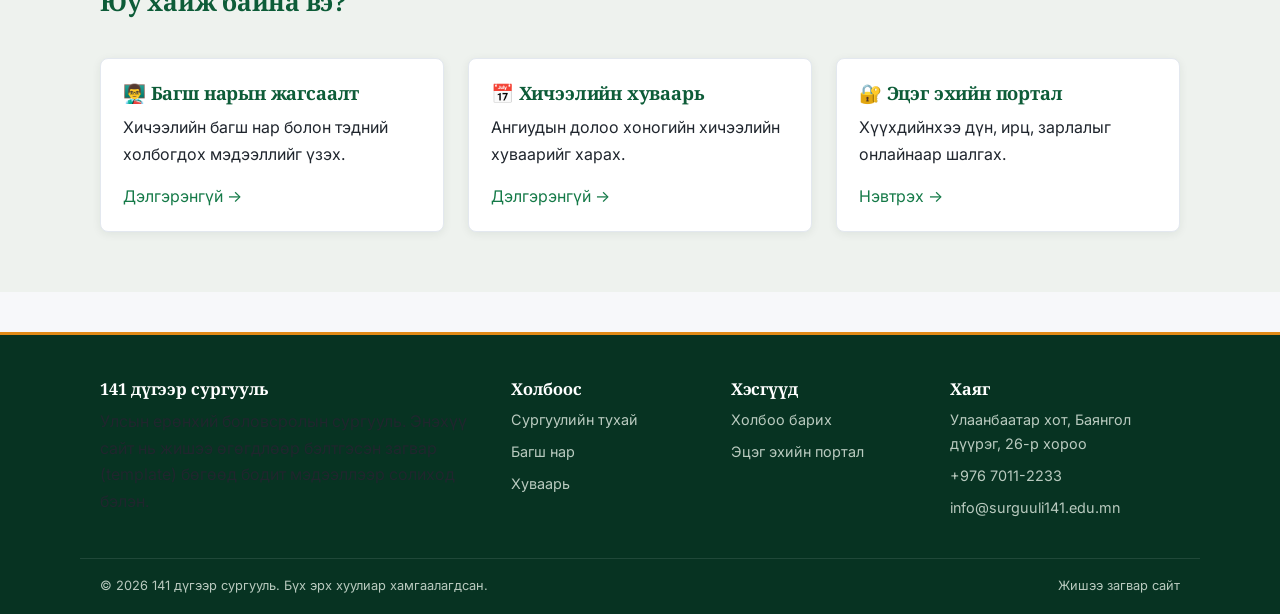
==== commit fa4f8f10: "Design update" ====
--- a/index.html
+++ b/index.html
@@ -42,6 +42,17 @@
   </div>
 </header>
 
+<div class="photo-slider photo-slider-full">
+  <img src="sur.png" class="slide active" alt="Сургуулийн зураг 1">
+  <img src="sur1.png" class="slide" alt="Сургуулийн зураг 2">
+  <img src="sur2.png" class="slide" alt="Сургуулийн зураг 3">
+  <div class="slider-dots">
+    <span class="active"></span>
+    <span></span>
+    <span></span>
+  </div>
+</div>
+
 <section class="hero">
   <div class="container">
     <div>
@@ -59,21 +70,6 @@
         <div><strong>4,539</strong><span>Идэвхтэй сурагч</span></div>
         <div><strong>215</strong><span>Багш ажилтан</span></div>
         <div><strong>54</strong><span>Анги танхим</span></div>
-      </div>
-    </div>
-  </div>
-</section>
-
-<section class="section" style="padding-bottom:0;">
-  <div class="container">
-    <div class="photo-slider">
-      <img src="sur.png" class="slide active" alt="Сургуулийн зураг 1">
-      <img src="sur1.png" class="slide" alt="Сургуулийн зураг 2">
-      <img src="sur2.png" class="slide" alt="Сургуулийн зураг 3">
-      <div class="slider-dots">
-        <span class="active"></span>
-        <span></span>
-        <span></span>
       </div>
     </div>
   </div>
--- a/style.css
+++ b/style.css
@@ -210,39 +210,38 @@
 
 /* ===== Hero ===== */
 .hero {
-  background:
-    radial-gradient(circle at 1px 1px, rgba(255,255,255,.06) 1px, transparent 0) 0 0/26px 26px,
-    linear-gradient(135deg, var(--navy) 0%, var(--blue) 100%);
-  color: #fff;
-  padding: 70px 0;
-  border-bottom: 1px solid rgba(255,255,255,.08);
+  background: #ffffff;
+  color: var(--text);
+  padding: 56px 0;
+  border-bottom: 1px solid var(--border);
 }
 .hero .container { display: grid; grid-template-columns: 1.2fr 1fr; gap: 40px; align-items: center; }
-.hero h1 { color: #fff; font-size: 2.35rem; }
-.hero p { color: #dcebe1; font-size: 1.04rem; }
+.hero h1 { color: var(--navy); font-size: 2.35rem; }
+.hero p { color: var(--text-light); font-size: 1.04rem; }
 .hero-tag {
   display: inline-block;
-  background: rgba(224, 166, 38, .16);
-  color: #f6c667;
-  border: 1px solid rgba(224,166,38,.45);
+  background: #fbf0dc;
+  color: var(--gold-dark);
+  border: 1px solid #f0d9ab;
   padding: 5px 14px;
   border-radius: 3px;
   font-size: .76rem;
-  font-weight: 600;
+  font-weight: 700;
   letter-spacing: .05em;
   text-transform: uppercase;
   margin-bottom: 16px;
 }
 .hero-art {
-  background: rgba(255,255,255,.07);
-  border: 1px solid rgba(255,255,255,.16);
+  background: linear-gradient(135deg, var(--navy) 0%, var(--blue) 100%);
+  border: 1px solid var(--navy);
   border-radius: var(--radius);
   padding: 26px;
+  box-shadow: var(--shadow-lg);
 }
 .hero-stats { display: grid; grid-template-columns: 1fr 1fr; gap: 20px; }
 .hero-stats div { text-align: center; padding: 6px 0; }
 .hero-stats strong { display: block; font-family: var(--font-serif); font-size: 1.7rem; color: var(--gold); }
-.hero-stats span { font-size: .78rem; color: #cfe0d5; letter-spacing: .01em; }
+.hero-stats span { font-size: .78rem; color: #d7e6dc; letter-spacing: .01em; }
 
 .btn {
   display: inline-block;
@@ -471,6 +470,21 @@
   overflow: hidden;
   box-shadow: var(--shadow-lg);
 }
+.photo-slider-full {
+  height: 78vh;
+  min-height: 420px;
+  max-height: 720px;
+  border-radius: 0;
+  box-shadow: none;
+}
+.photo-slider-full::after {
+  content: "";
+  position: absolute;
+  inset: 0;
+  background: linear-gradient(180deg, rgba(7,51,34,0) 55%, rgba(7,51,34,.55) 100%);
+  z-index: 1;
+  pointer-events: none;
+}
 .photo-slider .slide {
   position: absolute;
   inset: 0;
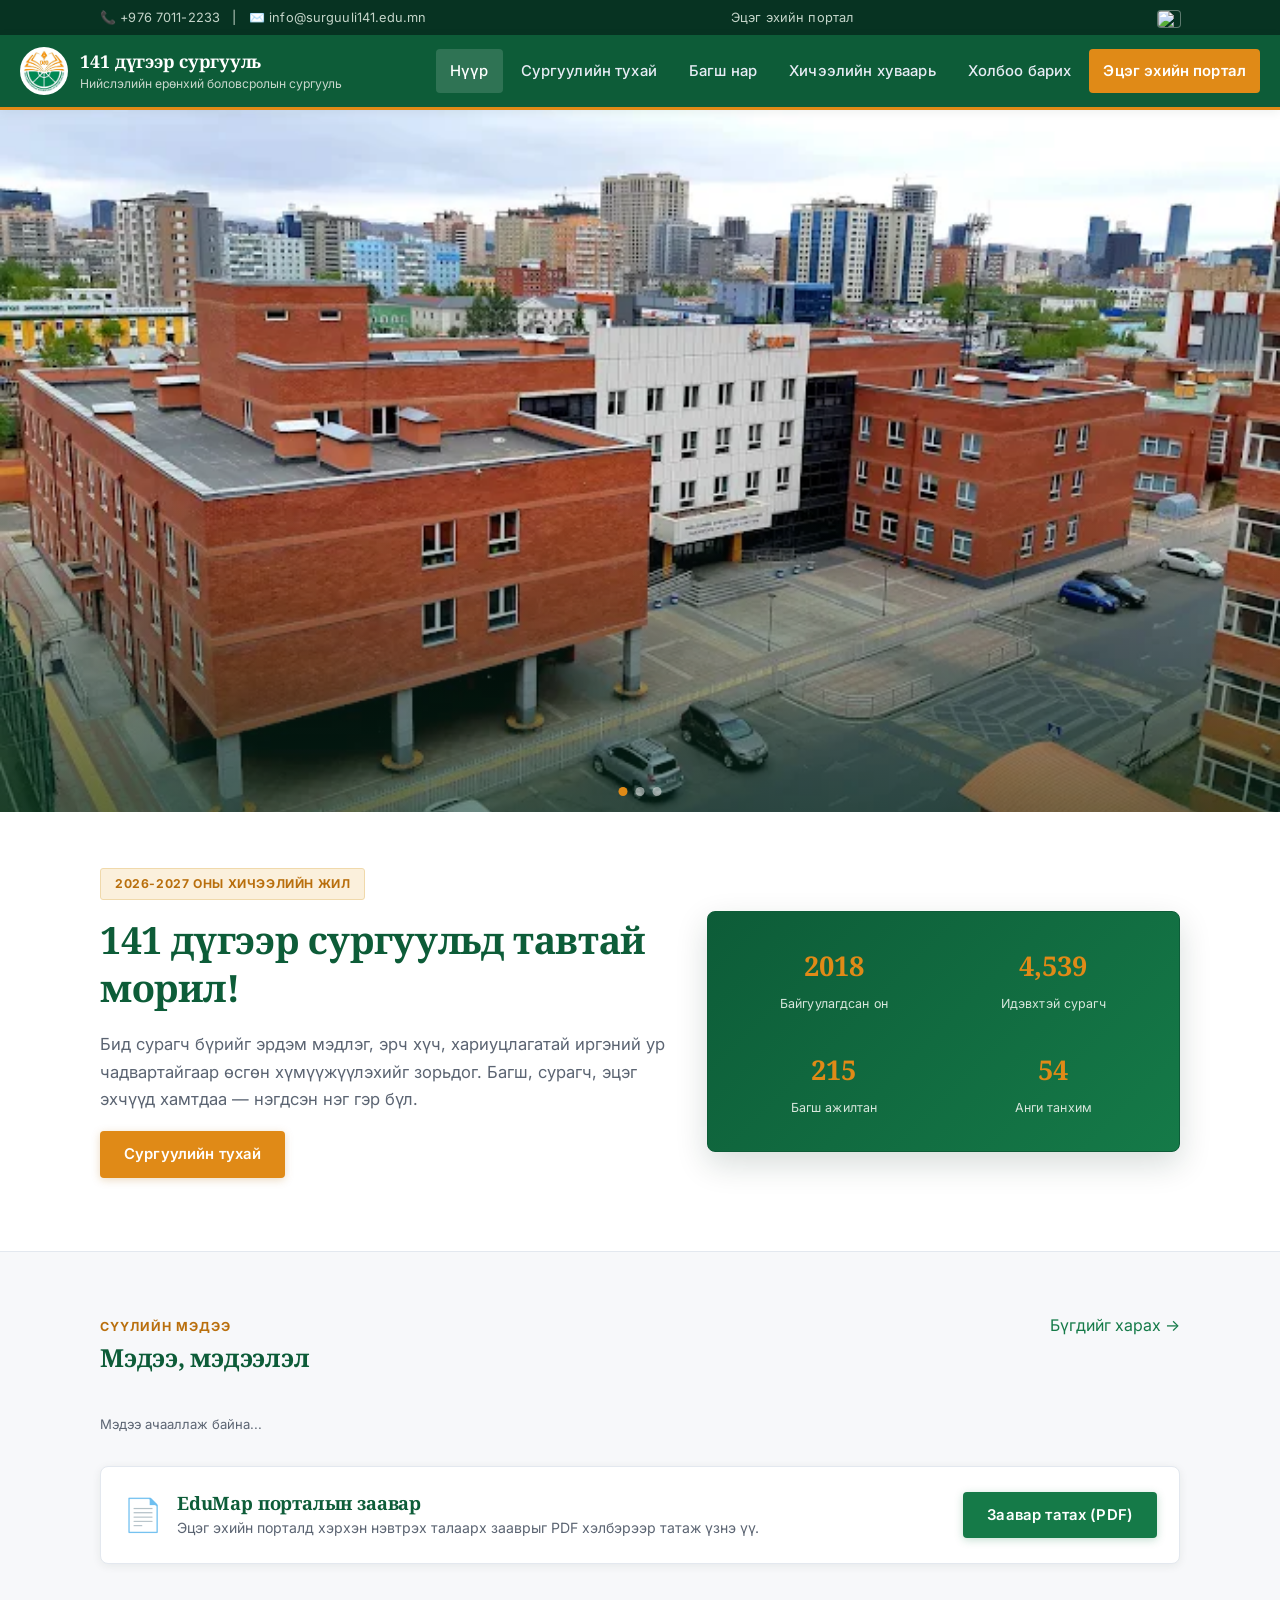
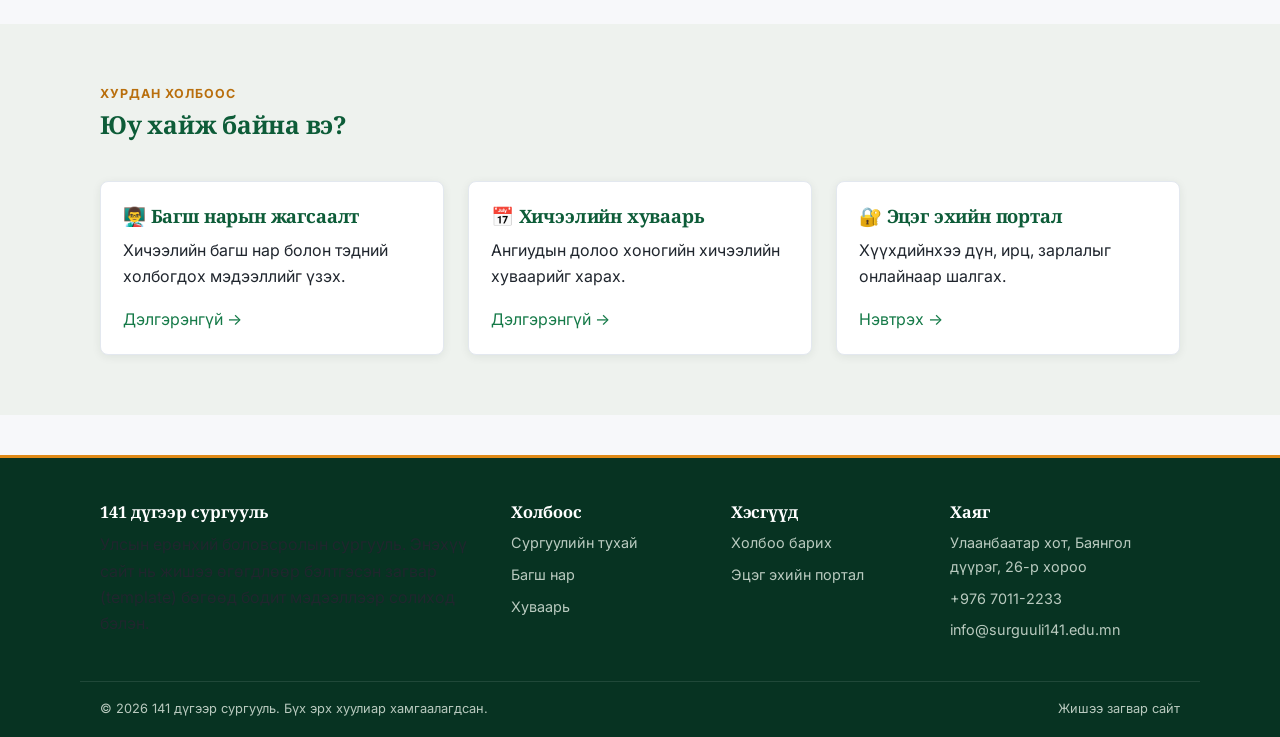
==== commit 85eba629: "Add EduMap guide link" ====
--- a/index.html
+++ b/index.html
@@ -86,6 +86,18 @@
     </div>
     <div class="grid grid-3" id="news-container">
       <p class="meta">Мэдээ ачааллаж байна...</p>
+    </div>
+    <div class="card" style="margin-top:24px;">
+      <div class="card-body" style="display:flex; align-items:center; justify-content:space-between; gap:16px; flex-wrap:wrap;">
+        <div style="display:flex; align-items:center; gap:14px;">
+          <div style="font-size:2rem;">📄</div>
+          <div>
+            <h3 style="margin-bottom:2px;">EduMap порталын заавар</h3>
+            <p style="margin:0; color:var(--text-light); font-size:.88rem;">Эцэг эхийн порталд хэрхэн нэвтрэх талаарх зааврыг PDF хэлбэрээр татаж үзнэ үү.</p>
+          </div>
+        </div>
+        <a href="edumap.pdf" target="_blank" rel="noopener" class="btn btn-secondary">Заавар татах (PDF)</a>
+      </div>
     </div>
   </div>
 </section>
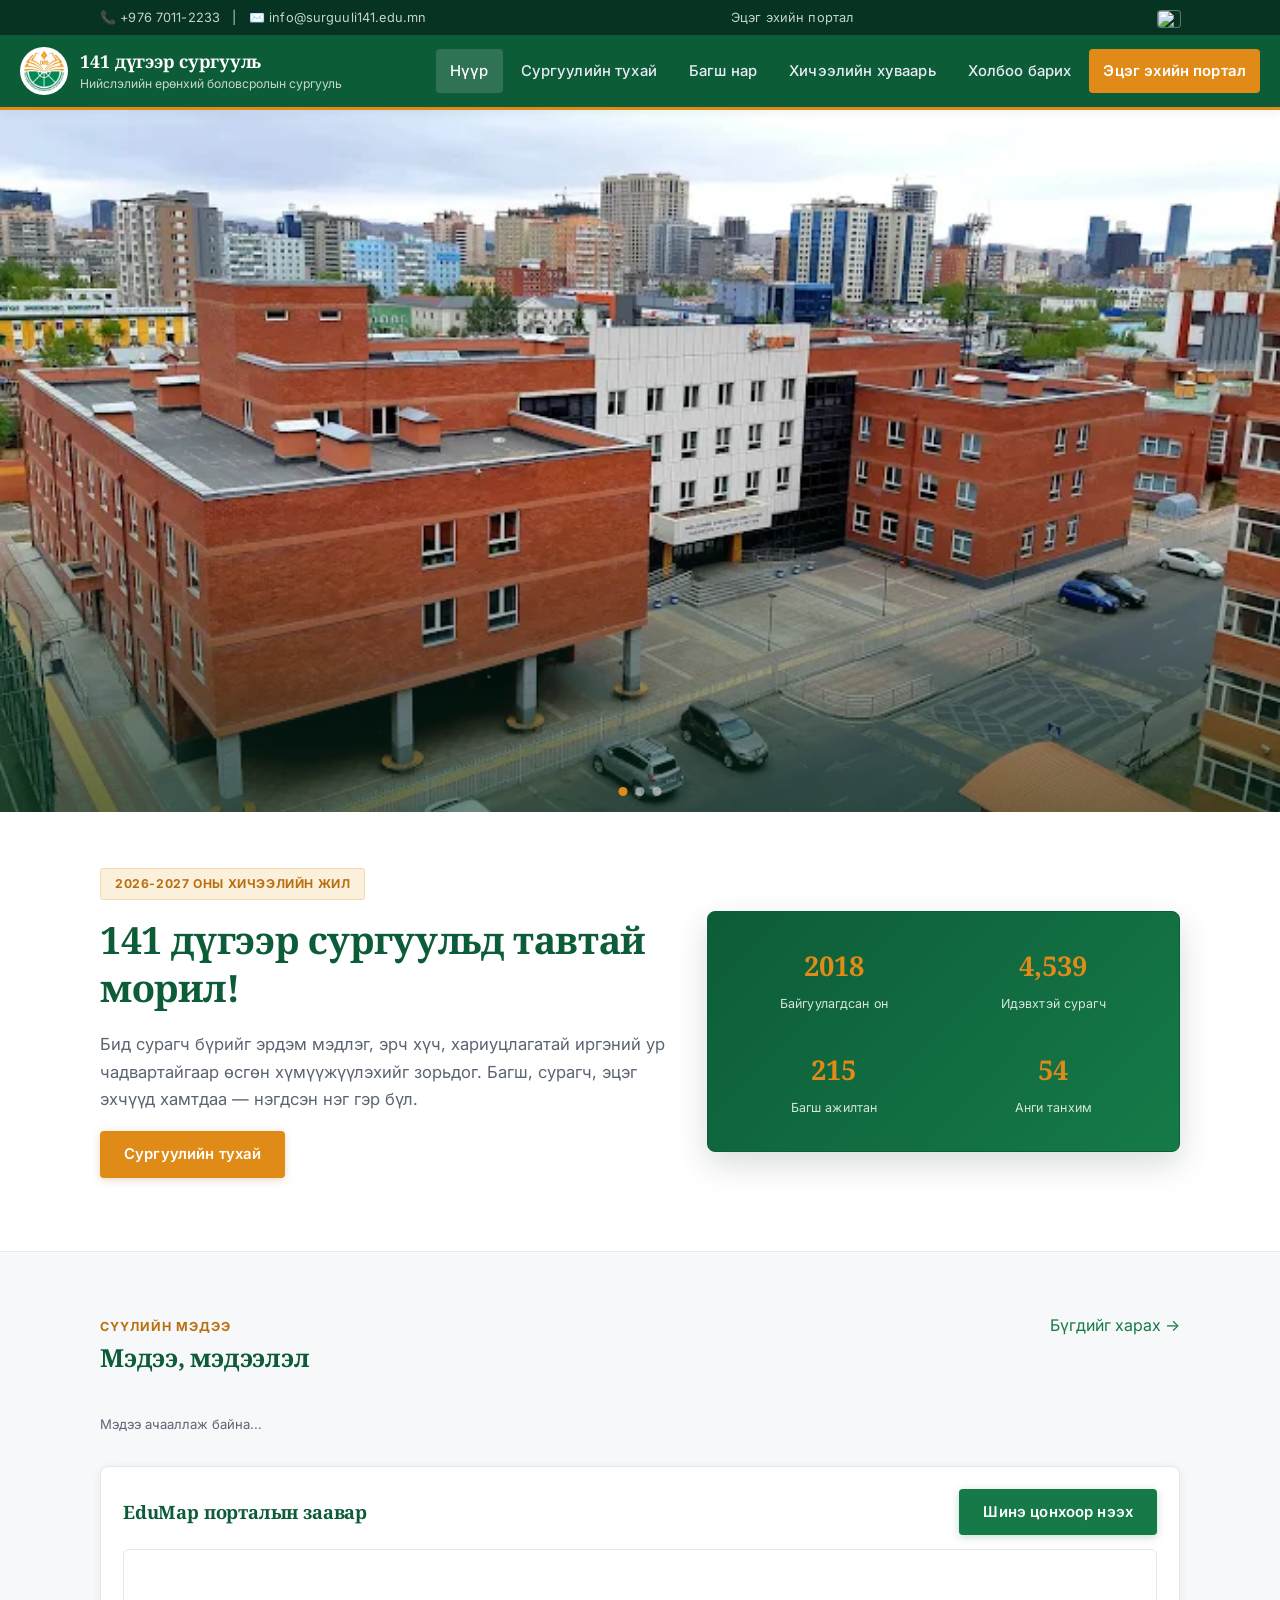
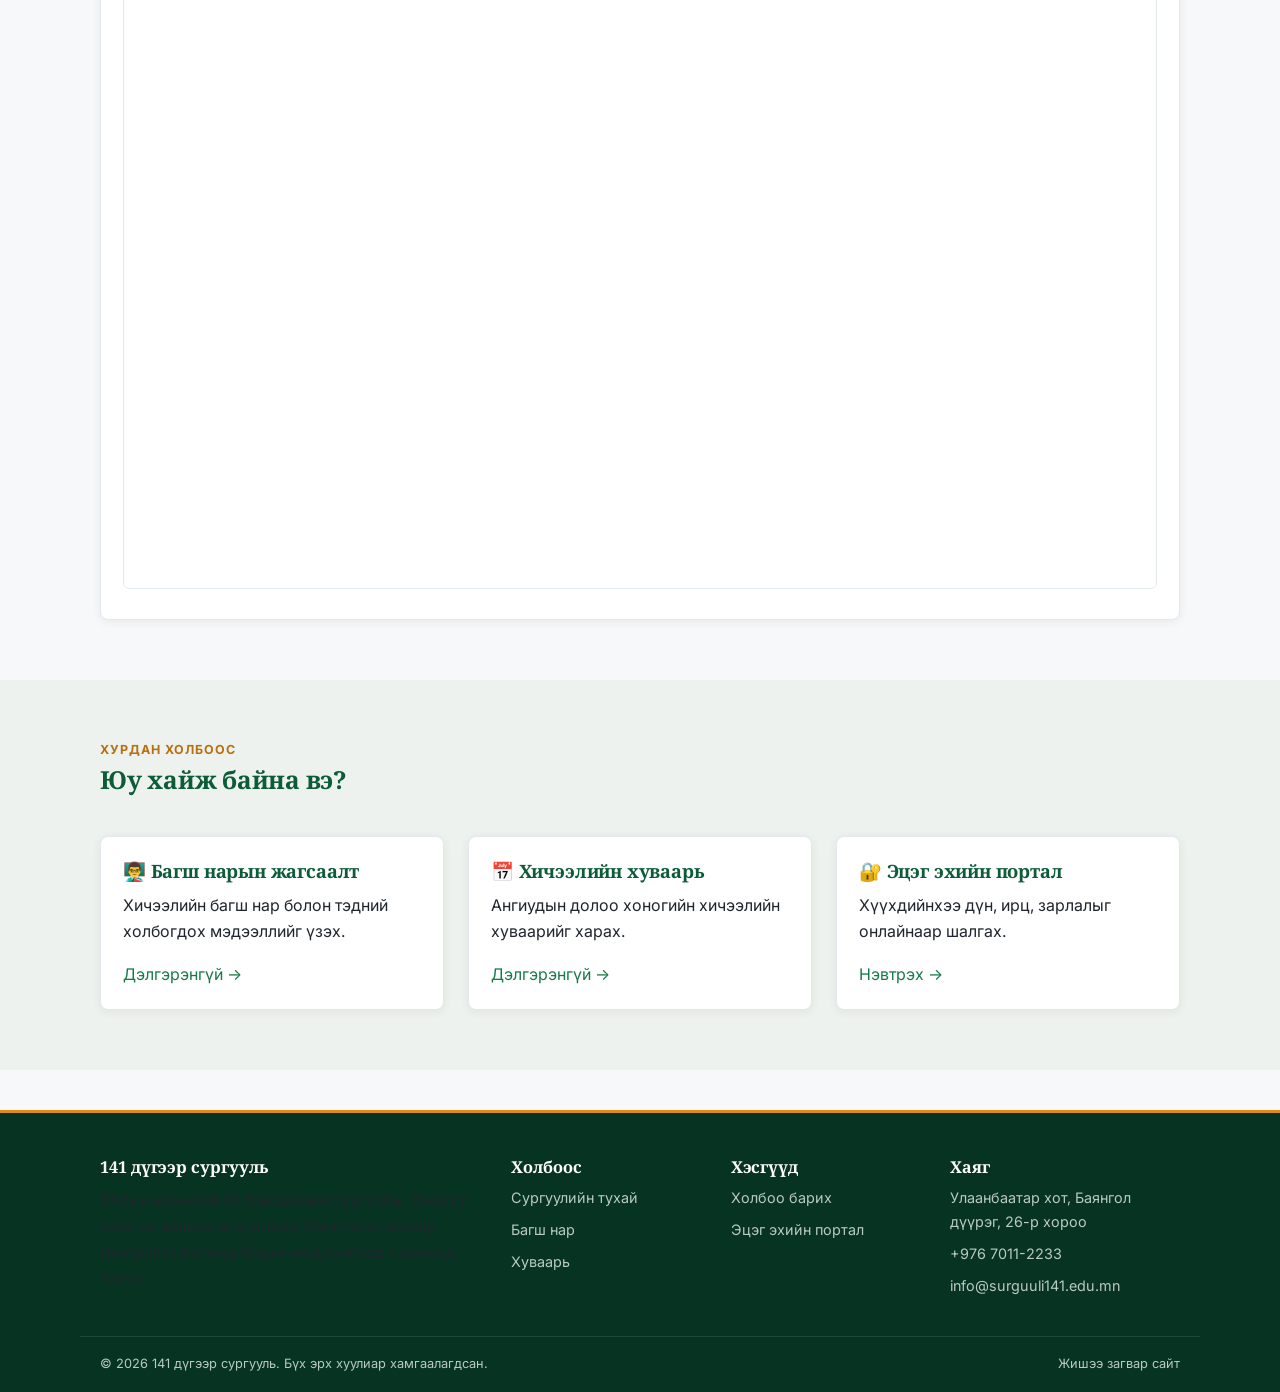
==== commit a92b9940: "Embed EduMap PDF viewer" ====
--- a/index.html
+++ b/index.html
@@ -88,15 +88,12 @@
       <p class="meta">Мэдээ ачааллаж байна...</p>
     </div>
     <div class="card" style="margin-top:24px;">
-      <div class="card-body" style="display:flex; align-items:center; justify-content:space-between; gap:16px; flex-wrap:wrap;">
-        <div style="display:flex; align-items:center; gap:14px;">
-          <div style="font-size:2rem;">📄</div>
-          <div>
-            <h3 style="margin-bottom:2px;">EduMap порталын заавар</h3>
-            <p style="margin:0; color:var(--text-light); font-size:.88rem;">Эцэг эхийн порталд хэрхэн нэвтрэх талаарх зааврыг PDF хэлбэрээр татаж үзнэ үү.</p>
-          </div>
+      <div class="card-body">
+        <div style="display:flex; align-items:center; justify-content:space-between; gap:16px; flex-wrap:wrap; margin-bottom:14px;">
+          <h3 style="margin:0;">EduMap порталын заавар</h3>
+          <a href="edumap.pdf" target="_blank" rel="noopener" class="btn btn-secondary">Шинэ цонхоор нээх</a>
         </div>
-        <a href="edumap.pdf" target="_blank" rel="noopener" class="btn btn-secondary">Заавар татах (PDF)</a>
+        <iframe src="edumap.pdf" style="width:100%; height:640px; border:1px solid var(--border); border-radius:6px;" title="EduMap заавар"></iframe>
       </div>
     </div>
   </div>
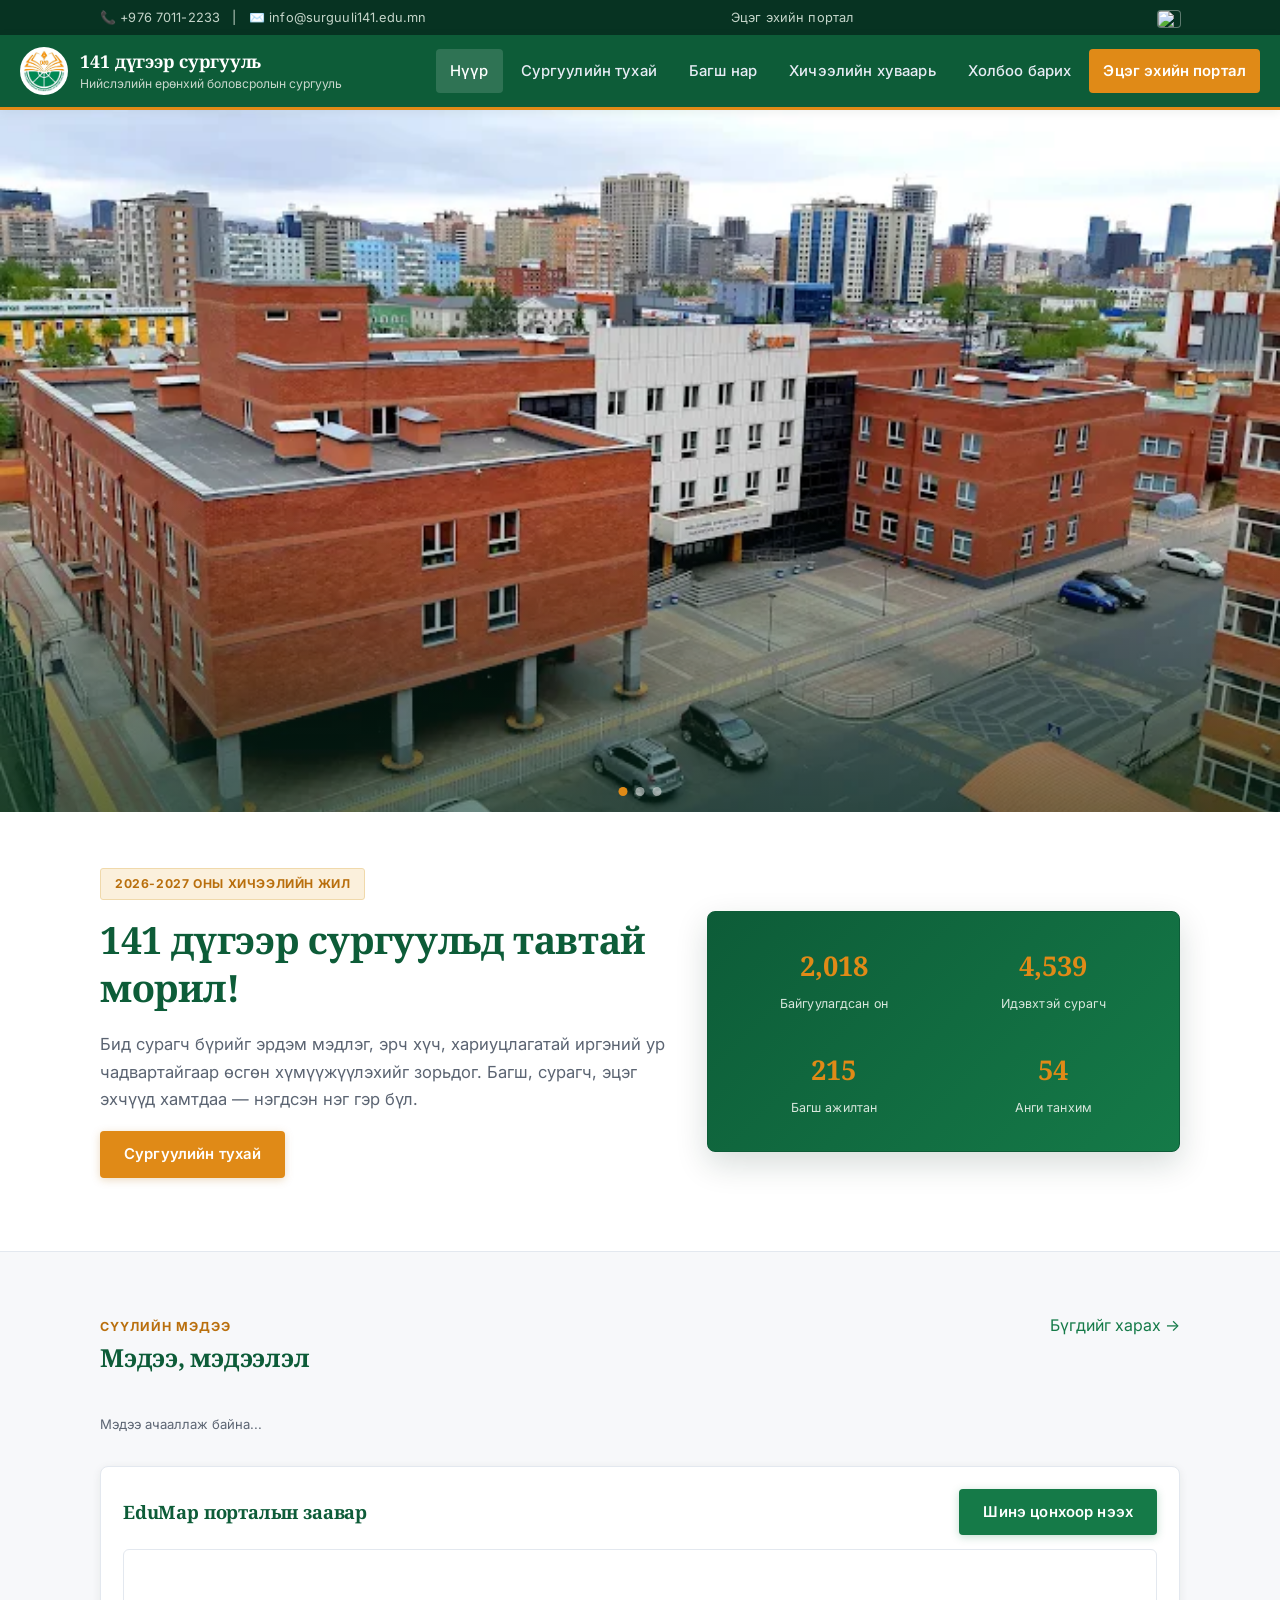
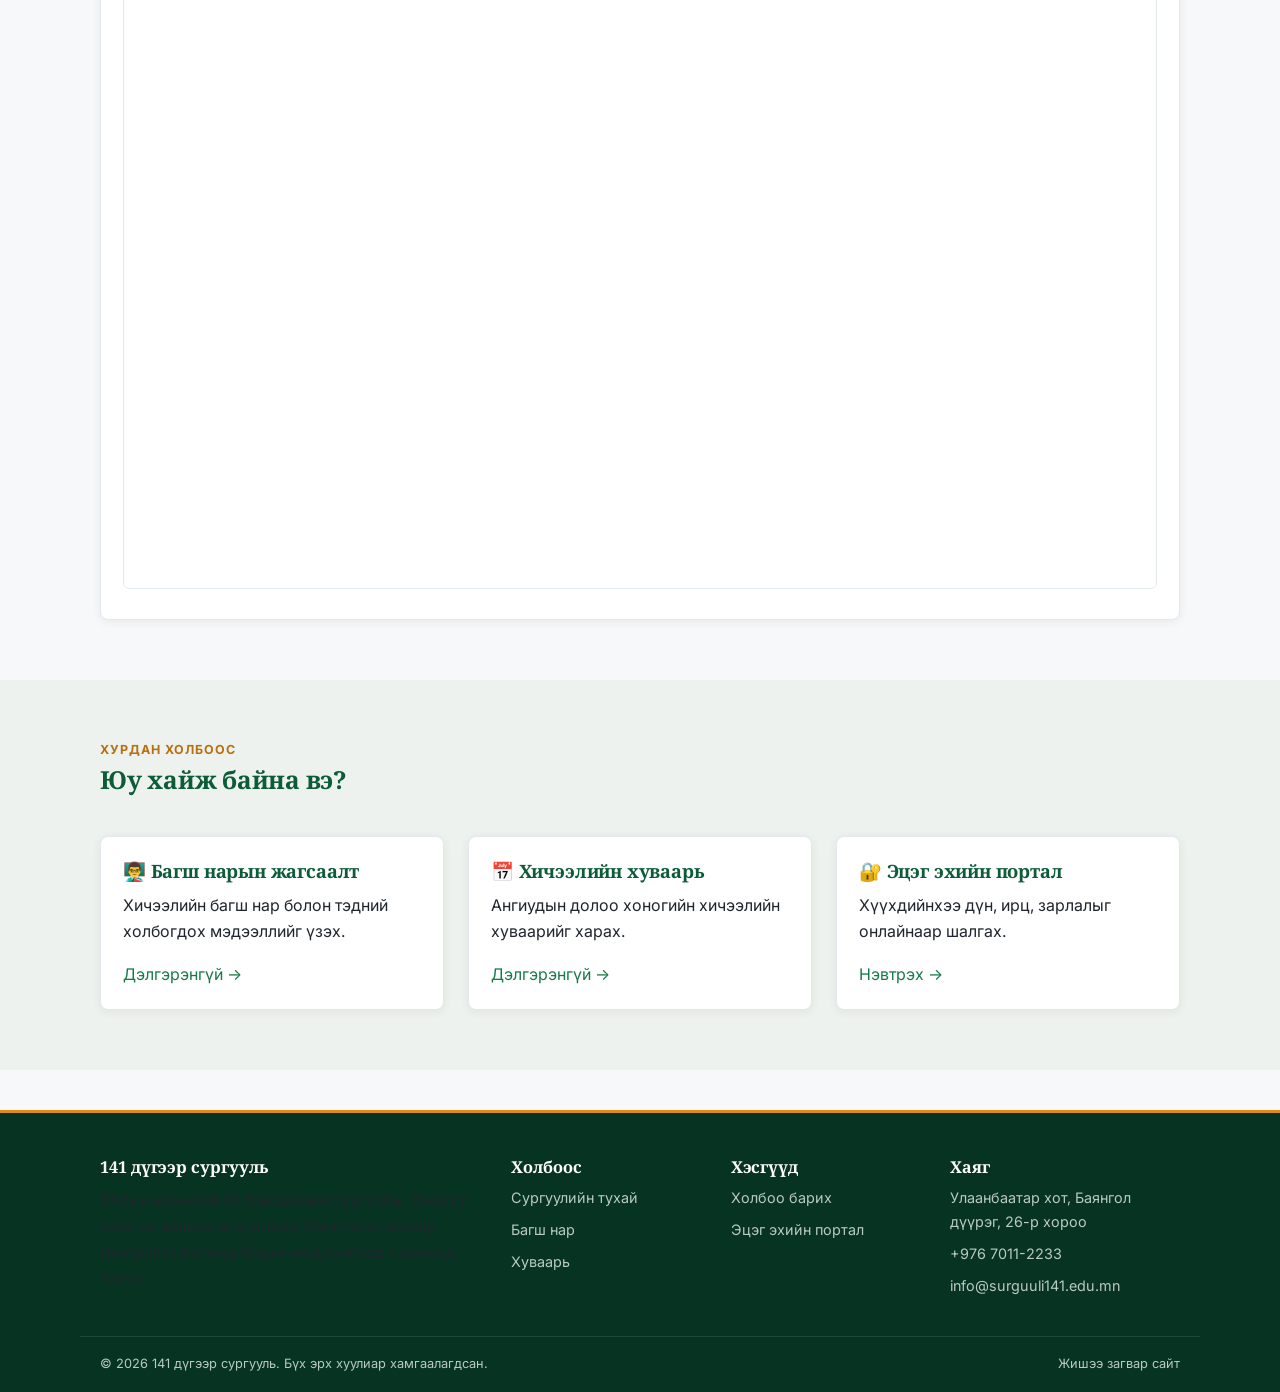
==== commit a20c7ba8: "Add stat count-up animation" ====
--- a/index.html
+++ b/index.html
@@ -66,10 +66,10 @@
     </div>
     <div class="hero-art">
       <div class="hero-stats">
-        <div><strong>2018</strong><span>Байгуулагдсан он</span></div>
-        <div><strong>4,539</strong><span>Идэвхтэй сурагч</span></div>
-        <div><strong>215</strong><span>Багш ажилтан</span></div>
-        <div><strong>54</strong><span>Анги танхим</span></div>
+        <div><strong data-count="2018">0</strong><span>Байгуулагдсан он</span></div>
+        <div><strong data-count="4539">0</strong><span>Идэвхтэй сурагч</span></div>
+        <div><strong data-count="215">0</strong><span>Багш ажилтан</span></div>
+        <div><strong data-count="54">0</strong><span>Анги танхим</span></div>
       </div>
     </div>
   </div>
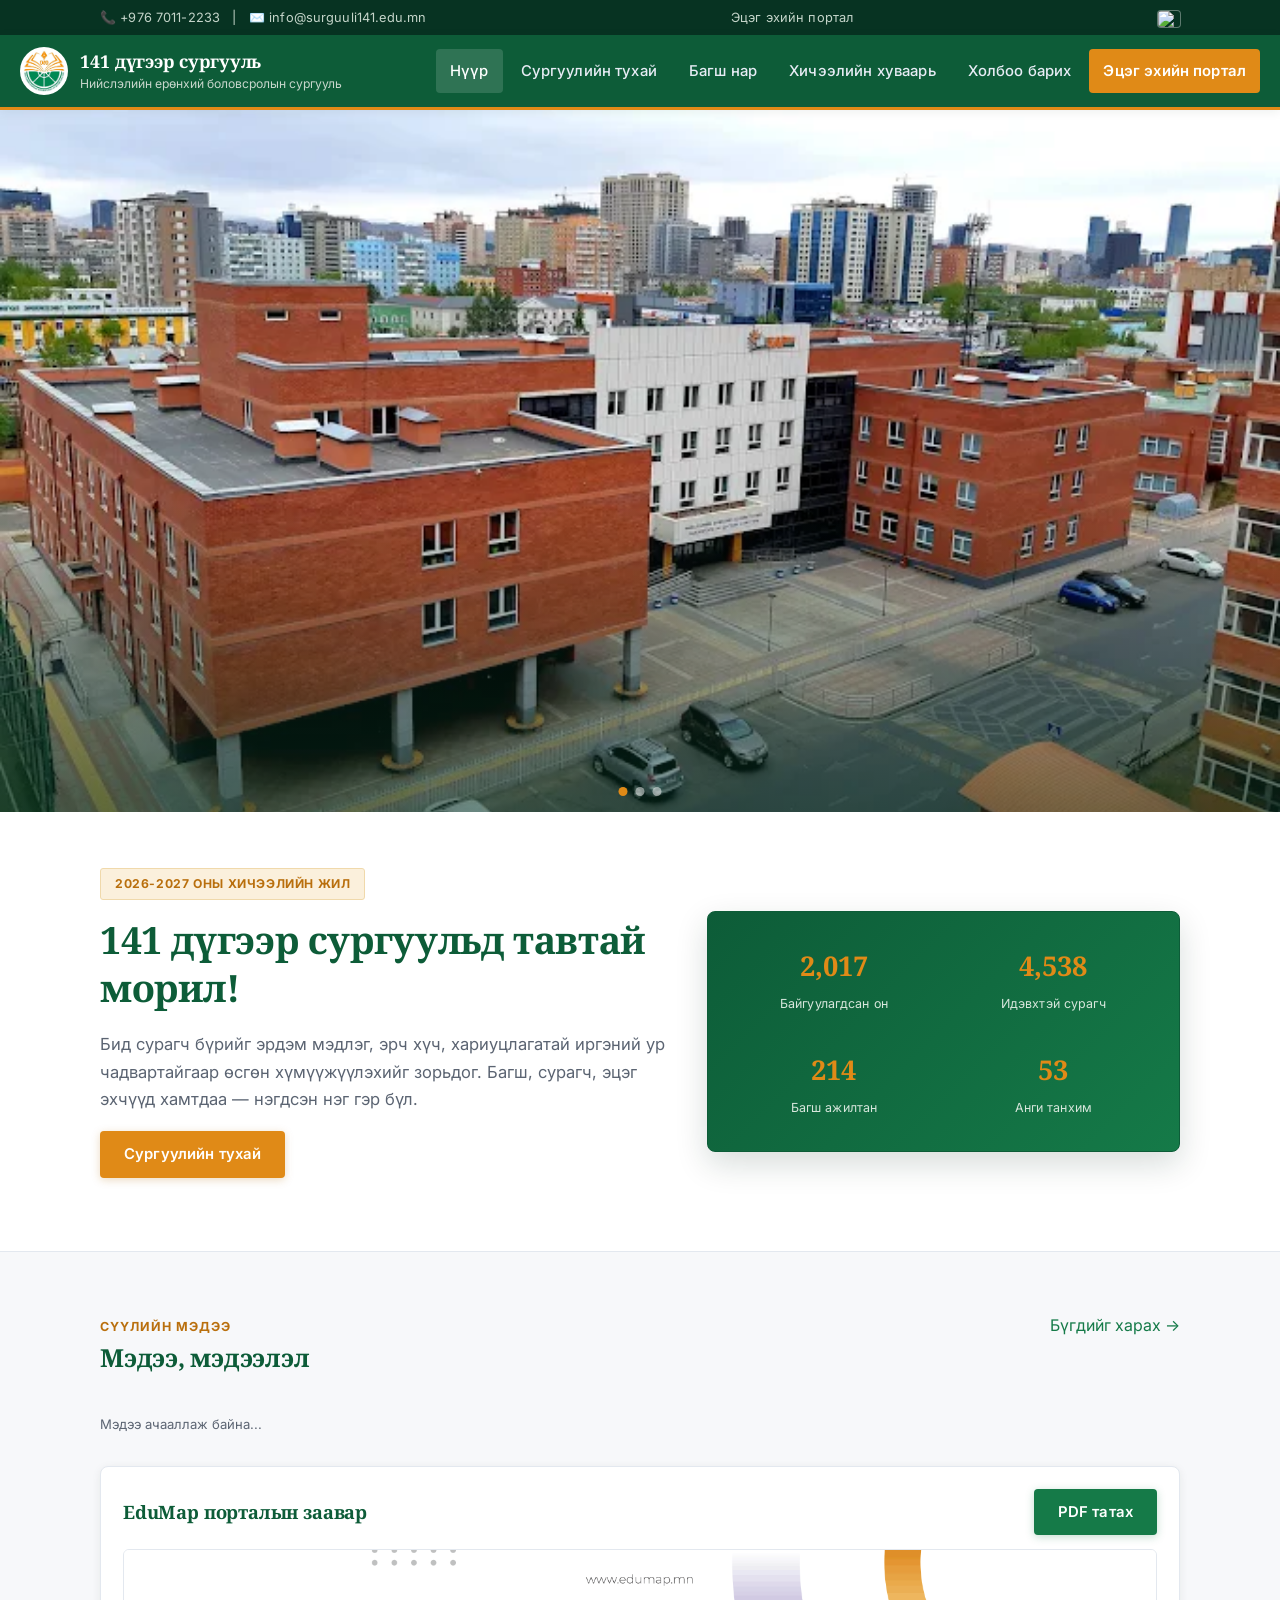
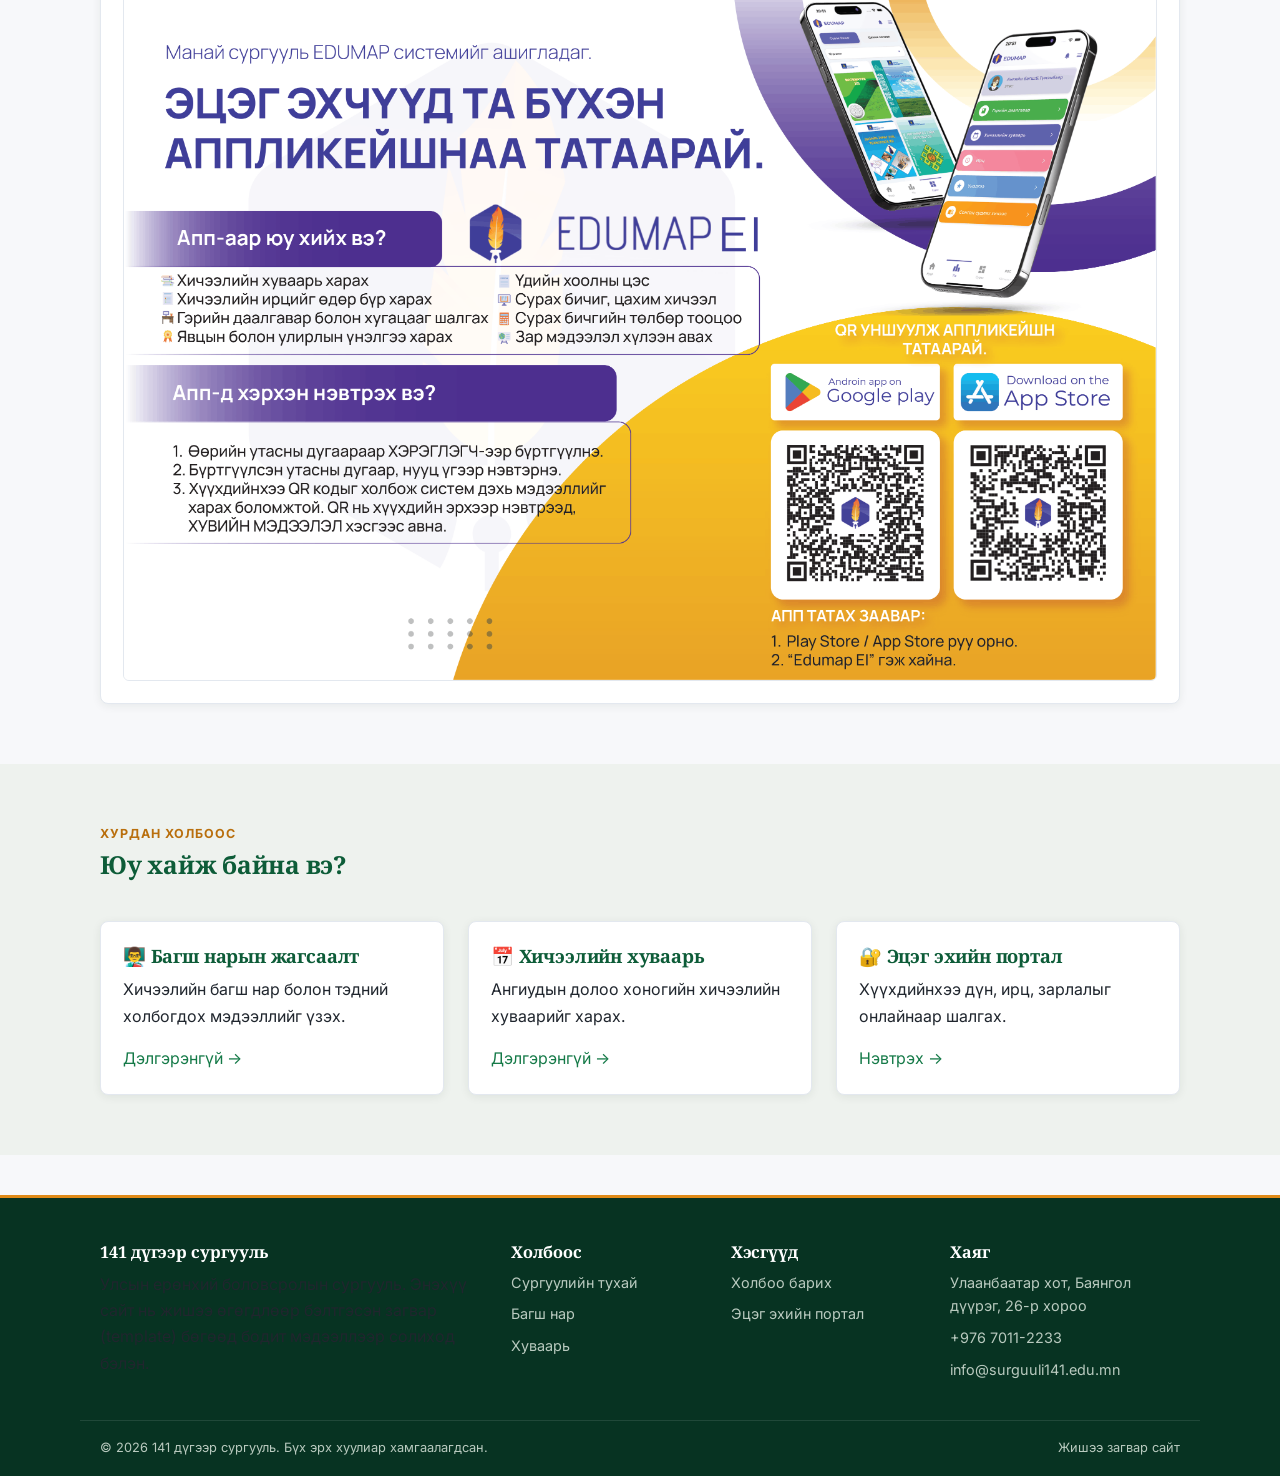
==== commit 9e868028: "Use edumap image instead of PDF embed" ====
--- a/index.html
+++ b/index.html
@@ -91,9 +91,9 @@
       <div class="card-body">
         <div style="display:flex; align-items:center; justify-content:space-between; gap:16px; flex-wrap:wrap; margin-bottom:14px;">
           <h3 style="margin:0;">EduMap порталын заавар</h3>
-          <a href="edumap.pdf" target="_blank" rel="noopener" class="btn btn-secondary">Шинэ цонхоор нээх</a>
+          <a href="edumap.pdf" target="_blank" rel="noopener" class="btn btn-secondary">PDF татах</a>
         </div>
-        <iframe src="edumap.pdf" style="width:100%; height:640px; border:1px solid var(--border); border-radius:6px;" title="EduMap заавар"></iframe>
+        <img src="edumap-1.png" alt="EduMap порталын заавар" style="width:100%; border-radius:6px; border:1px solid var(--border); display:block;">
       </div>
     </div>
   </div>
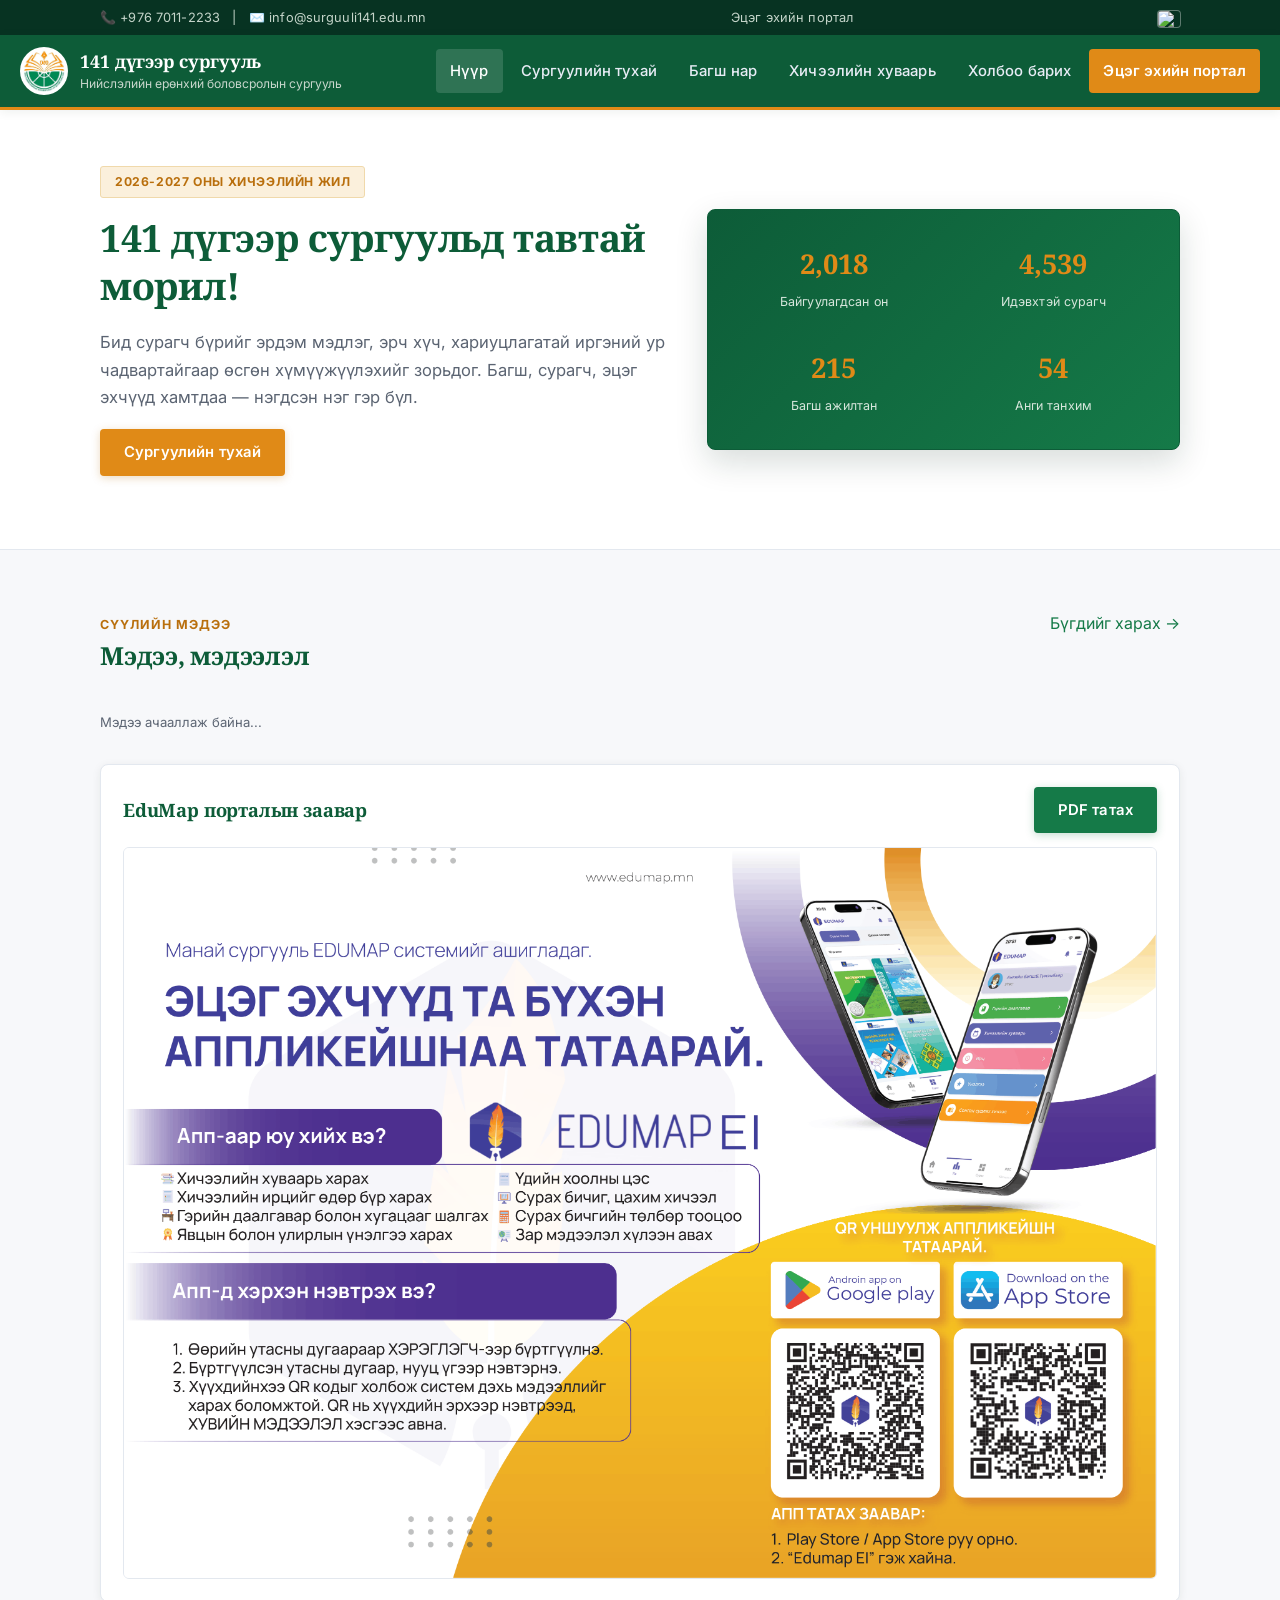
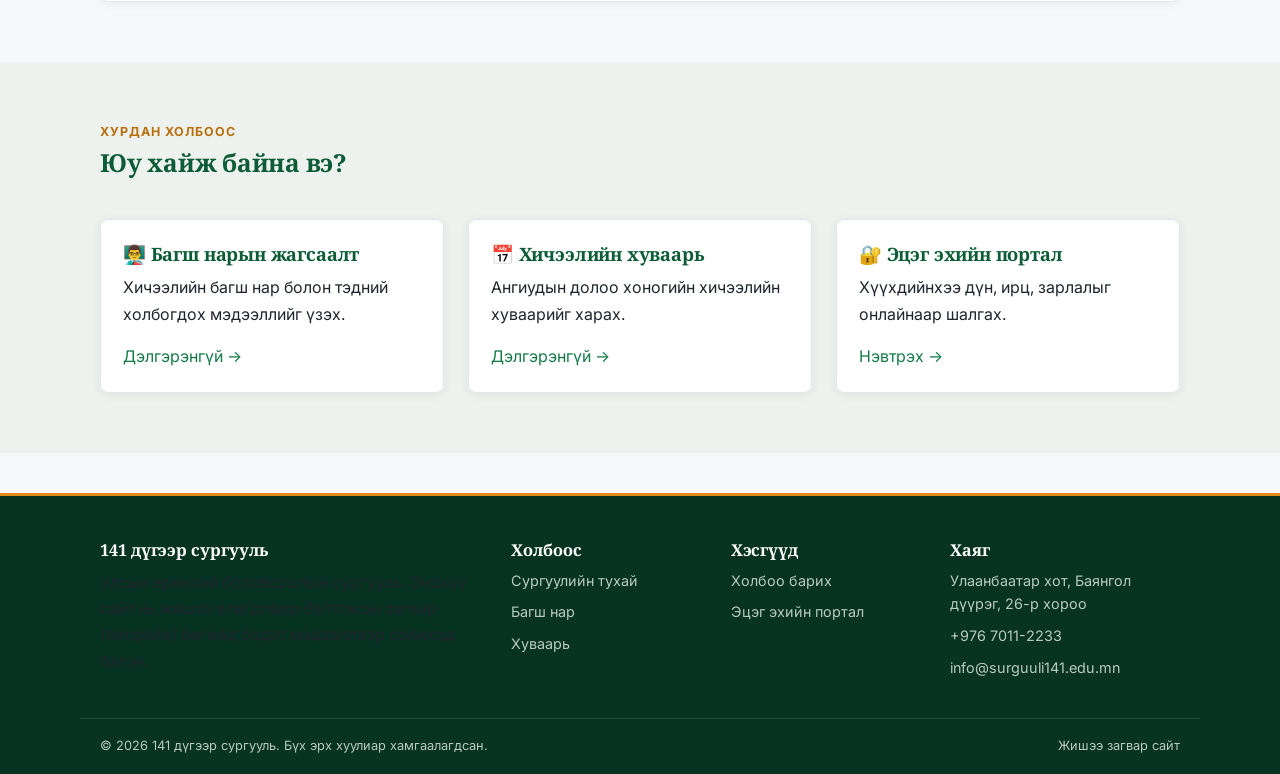
==== commit b7be619e: "Remove hero photo slideshow" ====
--- a/index.html
+++ b/index.html
@@ -41,17 +41,6 @@
     </nav>
   </div>
 </header>
-
-<div class="photo-slider photo-slider-full">
-  <img src="sur.png" class="slide active" alt="Сургуулийн зураг 1">
-  <img src="sur1.png" class="slide" alt="Сургуулийн зураг 2">
-  <img src="sur2.png" class="slide" alt="Сургуулийн зураг 3">
-  <div class="slider-dots">
-    <span class="active"></span>
-    <span></span>
-    <span></span>
-  </div>
-</div>
 
 <section class="hero">
   <div class="container">
